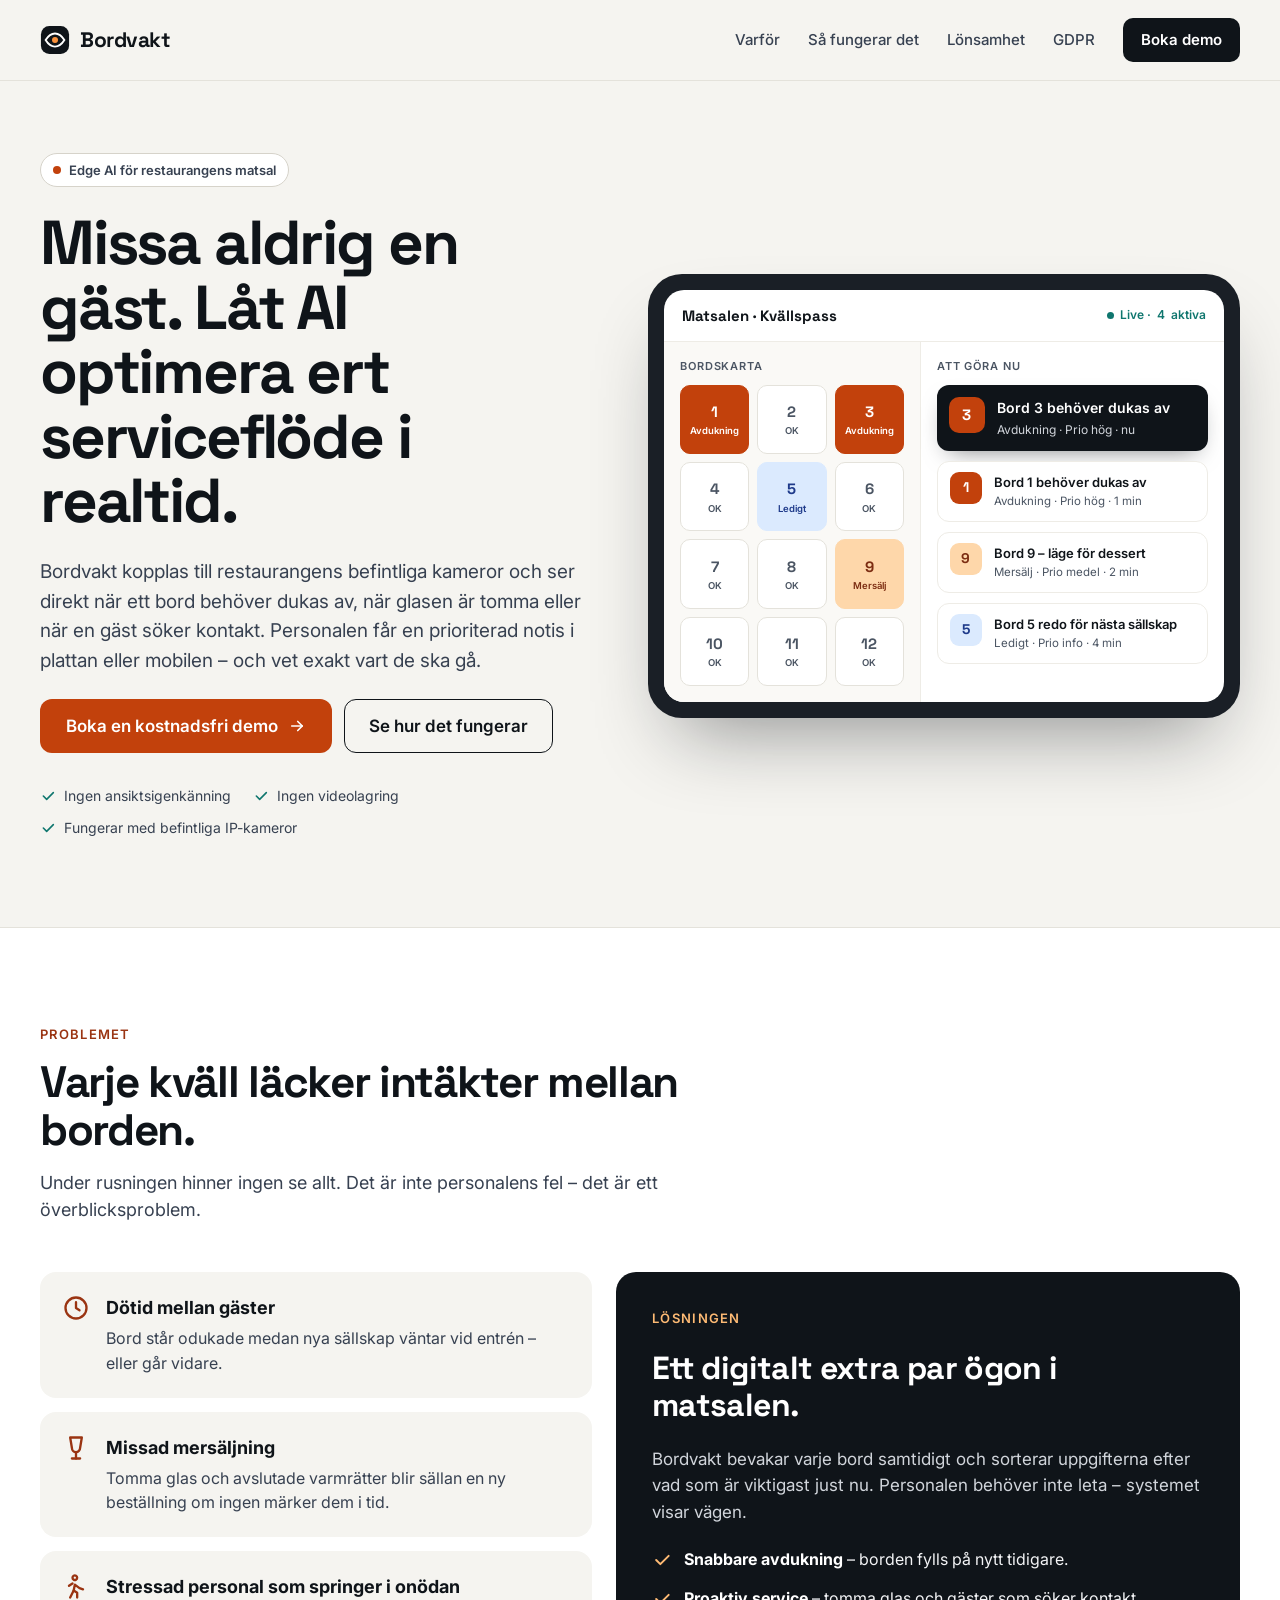
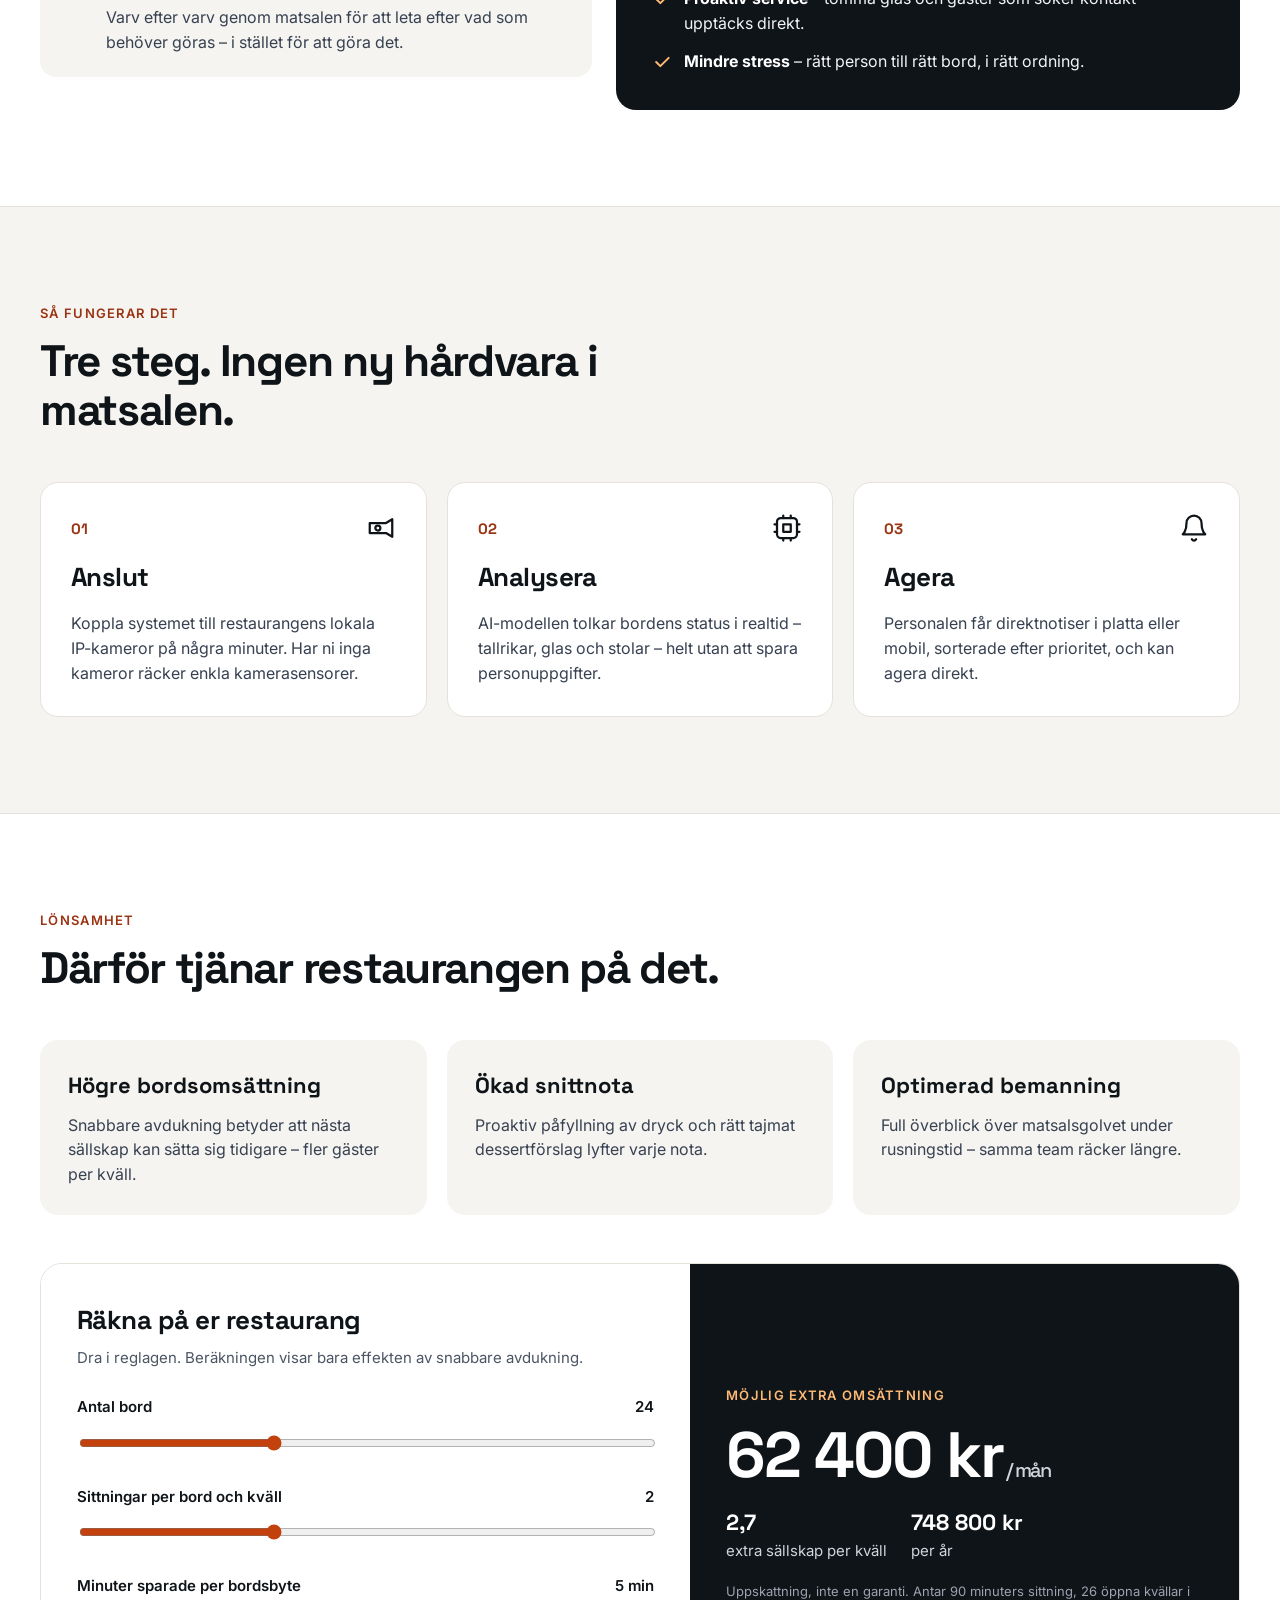
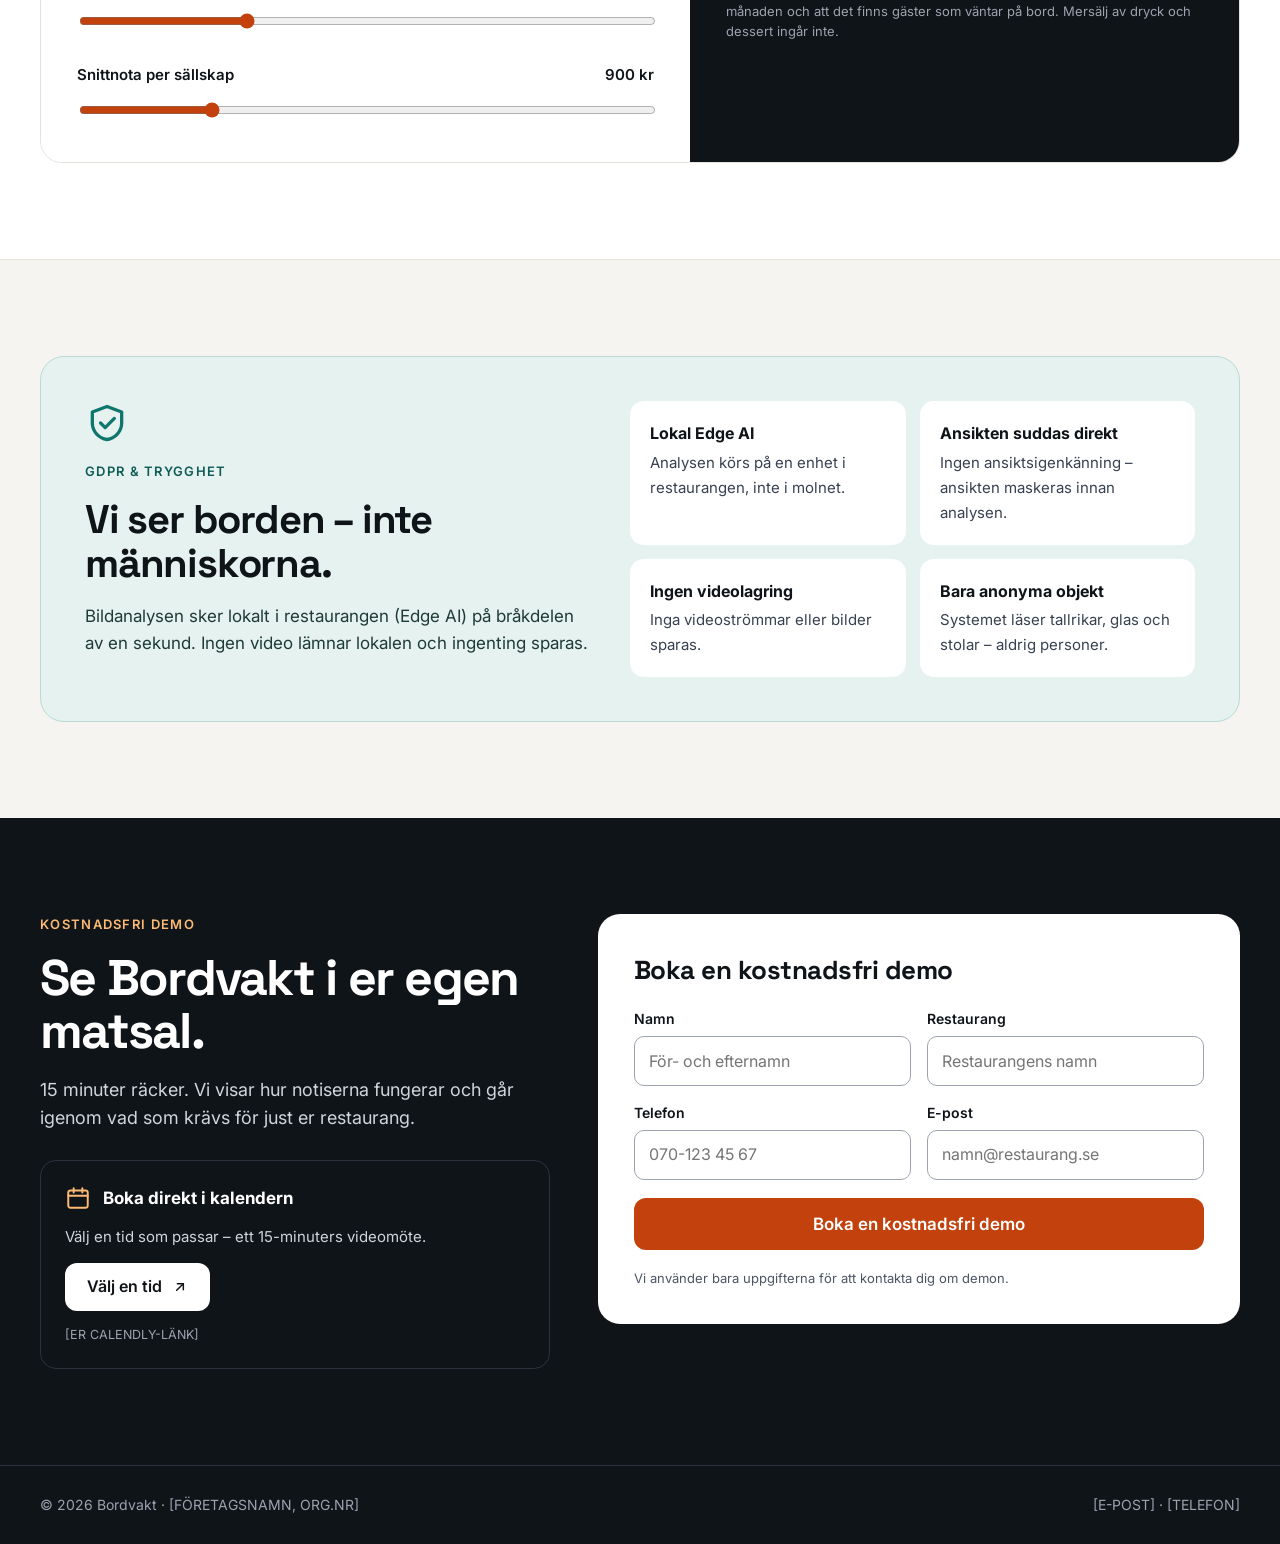
==== index.html @ 21436893 "Add files via upload" ====
<!doctype html>
<html lang="sv">
<head>
<meta charset="utf-8">
<meta name="viewport" content="width=device-width, initial-scale=1">
<title>Bordvakt – AI-driven servicestöd för restauranger</title>
<meta name="description" content="Bordvakt analyserar bordens status i realtid och skickar prioriterade notiser till personalen. Ingen ansiktsigenkänning, ingen videolagring.">

<link rel="preconnect" href="https://fonts.googleapis.com">
<link href="https://fonts.googleapis.com/css2?family=Inter:wght@400;500;600&amp;family=Space+Grotesk:wght@500;600;700&amp;display=swap" rel="stylesheet">
<link rel="stylesheet" href="styles.css">

</head>
<body>

<div style="font-family: Inter, system-ui, sans-serif; color: #0F1419; background: #F5F4F0; line-height: 1.55; font-size: 16px">

<!-- NAV -->
<header style="border-bottom: 1px solid #E4E2DB; background: #F5F4F0">
<div style="max-width: 1200px; margin: 0 auto; padding: 18px 24px; display: flex; flex-wrap: wrap; align-items: center; justify-content: space-between; gap: 16px">
<a href="#top" style="display: flex; align-items: center; gap: 10px; text-decoration: none; color: #0F1419">
<svg width="30" height="30" viewBox="0 0 32 32" fill="none" aria-hidden="true"><rect x="1" y="1" width="30" height="30" rx="9" fill="#0F1419"></rect><path d="M6 16c2.8-4.6 6.2-7 10-7s7.2 2.4 10 7c-2.8 4.6-6.2 7-10 7s-7.2-2.4-10-7z" stroke="#FFFFFF" stroke-width="2"></path><circle cx="16" cy="16" r="3.2" fill="#FB923C"></circle></svg>
<span style="font-family: 'Space Grotesk', sans-serif; font-weight: 700; font-size: 21px; letter-spacing: -0.02em">Bordvakt</span>
</a>
<nav aria-label="Huvudmeny" style="display: flex; flex-wrap: wrap; align-items: center; gap: 28px; font-size: 15px; font-weight: 500">
<a href="#problem" style="color: #374151; text-decoration: none">Varför</a>
<a href="#sa-fungerar" style="color: #374151; text-decoration: none">Så fungerar det</a>
<a href="#roi" style="color: #374151; text-decoration: none">Lönsamhet</a>
<a href="#gdpr" style="color: #374151; text-decoration: none">GDPR</a>
<a href="#kontakt" style="display: inline-flex; align-items: center; min-height: 44px; padding: 0 18px; border-radius: 10px; background: #0F1419; color: #FFFFFF; text-decoration: none; font-weight: 600">Boka demo</a>
</nav>
</div>
</header>

<!-- HERO -->
<section id="top" style="max-width: 1200px; margin: 0 auto; padding: 72px 24px 88px; display: flex; flex-wrap: wrap; align-items: center; gap: 56px">
<div style="flex: 1 1 440px; min-width: 0; display: flex; flex-direction: column; gap: 24px">
<div style="display: inline-flex; align-self: flex-start; align-items: center; gap: 8px; padding: 6px 12px; border: 1px solid #D6D3CA; border-radius: 999px; font-size: 13px; font-weight: 600; color: #374151; background: #FFFFFF">
<span class="live-dot" style="width: 8px; height: 8px; border-radius: 50%; background: #C2410C"></span>
Edge AI för restaurangens matsal
</div>
<h1 style="margin: 0; font-family: 'Space Grotesk', sans-serif; font-weight: 700; font-size: clamp(38px, 5vw, 62px); line-height: 1.04; letter-spacing: -0.035em">Missa aldrig en gäst. Låt AI optimera ert serviceflöde i realtid.</h1>
<p style="margin: 0; font-size: 19px; color: #374151; max-width: 34em">Bordvakt kopplas till restaurangens befintliga kameror och ser direkt när ett bord behöver dukas av, när glasen är tomma eller när en gäst söker kontakt. Personalen får en prioriterad notis i plattan eller mobilen – och vet exakt vart de ska gå.</p>
<div style="display: flex; flex-wrap: wrap; gap: 12px">
<a href="#kontakt" style="display: inline-flex; align-items: center; gap: 10px; min-height: 52px; padding: 0 26px; border-radius: 12px; background: #C2410C; color: #FFFFFF; text-decoration: none; font-weight: 600; font-size: 17px">Boka en kostnadsfri demo
<svg width="18" height="18" viewBox="0 0 24 24" fill="none" stroke="currentColor" stroke-width="2.2" stroke-linecap="round" stroke-linejoin="round" aria-hidden="true"><path d="M5 12h14"></path><path d="M13 6l6 6-6 6"></path></svg>
</a>
<a href="#sa-fungerar" style="display: inline-flex; align-items: center; min-height: 52px; padding: 0 24px; border-radius: 12px; border: 1.5px solid #0F1419; color: #0F1419; text-decoration: none; font-weight: 600; font-size: 17px">Se hur det fungerar</a>
</div>
<ul style="list-style: none; margin: 8px 0 0; padding: 0; display: flex; flex-wrap: wrap; gap: 10px 22px; font-size: 14px; color: #374151">
<li style="display: flex; align-items: center; gap: 8px"><svg width="16" height="16" viewBox="0 0 24 24" fill="none" stroke="#0F766E" stroke-width="2.4" stroke-linecap="round" stroke-linejoin="round" aria-hidden="true"><path d="M5 12l5 5L20 7"></path></svg>Ingen ansiktsigenkänning</li>
<li style="display: flex; align-items: center; gap: 8px"><svg width="16" height="16" viewBox="0 0 24 24" fill="none" stroke="#0F766E" stroke-width="2.4" stroke-linecap="round" stroke-linejoin="round" aria-hidden="true"><path d="M5 12l5 5L20 7"></path></svg>Ingen videolagring</li>
<li style="display: flex; align-items: center; gap: 8px"><svg width="16" height="16" viewBox="0 0 24 24" fill="none" stroke="#0F766E" stroke-width="2.4" stroke-linecap="round" stroke-linejoin="round" aria-hidden="true"><path d="M5 12l5 5L20 7"></path></svg>Fungerar med befintliga IP-kameror</li>
</ul>
</div>

<!-- iPad mockup -->
<div style="flex: 1 1 480px; min-width: 0; display: flex; justify-content: center">
<div role="img" aria-label="Personalens iPad-vy: bordskarta och prioriterade notiser, till exempel Bord 3 behöver dukas av" style="width: 100%; max-width: 580px; background: #1A1F26; border-radius: 34px; padding: 16px; box-shadow: 0 40px 80px -30px rgba(15,20,25,.45)">
<div style="background: #FFFFFF; border-radius: 20px; overflow: hidden; display: flex; flex-direction: column">
<div style="display: flex; align-items: center; justify-content: space-between; padding: 14px 18px; border-bottom: 1px solid #EEECE6">
<div style="display: flex; align-items: center; gap: 8px; font-family: 'Space Grotesk', sans-serif; font-weight: 700; font-size: 15px">Matsalen · Kvällspass</div>
<div style="display: flex; align-items: center; gap: 6px; font-size: 12px; font-weight: 600; color: #0F766E"><span class="live-dot" style="width: 7px; height: 7px; border-radius: 50%; background: #0F766E"></span>Live · <span id="openCount">4</span> aktiva</div>
</div>
<div style="display: flex; flex-wrap: wrap; gap: 0">
<!-- floor -->
<div style="flex: 1 1 200px; padding: 16px; background: #FAF9F6; border-right: 1px solid #EEECE6">
<div style="font-size: 11px; font-weight: 600; color: #4B5563; text-transform: uppercase; letter-spacing: .08em; margin-bottom: 10px">Bordskarta</div>
<div id="tables" style="display: grid; grid-template-columns: repeat(3, minmax(0, 1fr)); gap: 8px">
<!-- fylls av script -->
</div>
</div>
<!-- notifications -->
<div style="flex: 1.3 1 240px; padding: 16px; display: flex; flex-direction: column; gap: 10px; min-height: 300px">
<div style="font-size: 11px; font-weight: 600; color: #4B5563; text-transform: uppercase; letter-spacing: .08em">Att göra nu</div>
<div id="topNotif" class="nin-a" style="display: flex; gap: 12px; align-items: flex-start; padding: 12px; border-radius: 12px; background: #0F1419; color: #FFFFFF; box-shadow: 0 10px 24px -12px rgba(15,20,25,.6)">
<div id="topChip" style="flex: none; width: 36px; height: 36px; border-radius: 10px; display: flex; align-items: center; justify-content: center; font-family: 'Space Grotesk', sans-serif; font-weight: 700; font-size: 15px"></div>
<div style="display: flex; flex-direction: column; gap: 2px; min-width: 0">
<div id="topText" style="font-weight: 600; font-size: 14px"></div>
<div id="topMeta" style="font-size: 12px; color: #D1D5DB"></div>
</div>
</div>
<div id="rest" style="display:flex;flex-direction:column;gap:10px"></div>
</div>
</div>
</div>
</div>
</div>
</section>

<!-- PROBLEM vs LÖSNING -->
<section id="problem" style="background: #FFFFFF; border-top: 1px solid #E4E2DB; border-bottom: 1px solid #E4E2DB">
<div style="max-width: 1200px; margin: 0 auto; padding: 96px 24px; display: flex; flex-direction: column; gap: 48px">
<div style="max-width: 720px; display: flex; flex-direction: column; gap: 14px">
<div style="font-size: 13px; font-weight: 600; letter-spacing: .1em; text-transform: uppercase; color: #9A3412">Problemet</div>
<h2 style="margin: 0; font-family: 'Space Grotesk', sans-serif; font-size: clamp(30px, 3.6vw, 44px); line-height: 1.1; letter-spacing: -0.03em">Varje kväll läcker intäkter mellan borden.</h2>
<p style="margin: 0; font-size: 18px; color: #374151">Under rusningen hinner ingen se allt. Det är inte personalens fel – det är ett överblicksproblem.</p>
</div>
<div style="display: flex; flex-wrap: wrap; gap: 24px; align-items: stretch">
<div style="flex: 1 1 420px; display: flex; flex-direction: column; gap: 14px">
<div style="display: flex; gap: 16px; padding: 22px; border-radius: 16px; background: #F5F4F0">
<svg width="28" height="28" viewBox="0 0 24 24" fill="none" stroke="#9A3412" stroke-width="2" stroke-linecap="round" stroke-linejoin="round" aria-hidden="true" style="flex: none"><circle cx="12" cy="12" r="9"></circle><path d="M12 7v5l3 2"></path></svg>
<div><h3 style="margin: 0 0 4px; font-size: 18px">Dötid mellan gäster</h3><p style="margin: 0; color: #374151">Bord står odukade medan nya sällskap väntar vid entrén – eller går vidare.</p></div>
</div>
<div style="display: flex; gap: 16px; padding: 22px; border-radius: 16px; background: #F5F4F0">
<svg width="28" height="28" viewBox="0 0 24 24" fill="none" stroke="#9A3412" stroke-width="2" stroke-linecap="round" stroke-linejoin="round" aria-hidden="true" style="flex: none"><path d="M7 3h10l-1.5 9a3.5 3.5 0 0 1-7 0z"></path><path d="M12 15.5V21"></path><path d="M8.5 21h7"></path></svg>
<div><h3 style="margin: 0 0 4px; font-size: 18px">Missad mersäljning</h3><p style="margin: 0; color: #374151">Tomma glas och avslutade varmrätter blir sällan en ny beställning om ingen märker dem i tid.</p></div>
</div>
<div style="display: flex; gap: 16px; padding: 22px; border-radius: 16px; background: #F5F4F0">
<svg width="28" height="28" viewBox="0 0 24 24" fill="none" stroke="#9A3412" stroke-width="2" stroke-linecap="round" stroke-linejoin="round" aria-hidden="true" style="flex: none"><path d="M13 4a2 2 0 1 0 0 .01"></path><path d="M7 21l3-6 3 2v4"></path><path d="M10 15l1-5 4 3 3 1"></path><path d="M6 11l3-2"></path></svg>
<div><h3 style="margin: 0 0 4px; font-size: 18px">Stressad personal som springer i onödan</h3><p style="margin: 0; color: #374151">Varv efter varv genom matsalen för att leta efter vad som behöver göras – i stället för att göra det.</p></div>
</div>
</div>
<div style="flex: 1 1 420px; display: flex; flex-direction: column; gap: 22px; padding: 36px; border-radius: 20px; background: #0F1419; color: #F3F4F6">
<div style="font-size: 13px; font-weight: 600; letter-spacing: .1em; text-transform: uppercase; color: #FDBA74">Lösningen</div>
<h3 style="margin: 0; font-family: 'Space Grotesk', sans-serif; font-size: 32px; line-height: 1.15; letter-spacing: -0.02em; color: #FFFFFF">Ett digitalt extra par ögon i matsalen.</h3>
<p style="margin: 0; color: #D1D5DB; font-size: 17px">Bordvakt bevakar varje bord samtidigt och sorterar uppgifterna efter vad som är viktigast just nu. Personalen behöver inte leta – systemet visar vägen.</p>
<ul style="list-style: none; margin: 0; padding: 0; display: flex; flex-direction: column; gap: 14px">
<li style="display: flex; gap: 12px"><svg width="20" height="20" viewBox="0 0 24 24" fill="none" stroke="#FDBA74" stroke-width="2.4" stroke-linecap="round" stroke-linejoin="round" aria-hidden="true" style="flex: none; margin-top: 3px"><path d="M5 12l5 5L20 7"></path></svg><span><strong style="color: #FFFFFF">Snabbare avdukning</strong> – borden fylls på nytt tidigare.</span></li>
<li style="display: flex; gap: 12px"><svg width="20" height="20" viewBox="0 0 24 24" fill="none" stroke="#FDBA74" stroke-width="2.4" stroke-linecap="round" stroke-linejoin="round" aria-hidden="true" style="flex: none; margin-top: 3px"><path d="M5 12l5 5L20 7"></path></svg><span><strong style="color: #FFFFFF">Proaktiv service</strong> – tomma glas och gäster som söker kontakt upptäcks direkt.</span></li>
<li style="display: flex; gap: 12px"><svg width="20" height="20" viewBox="0 0 24 24" fill="none" stroke="#FDBA74" stroke-width="2.4" stroke-linecap="round" stroke-linejoin="round" aria-hidden="true" style="flex: none; margin-top: 3px"><path d="M5 12l5 5L20 7"></path></svg><span><strong style="color: #FFFFFF">Mindre stress</strong> – rätt person till rätt bord, i rätt ordning.</span></li>
</ul>
</div>
</div>
</div>
</section>

<!-- SÅ FUNGERAR DET -->
<section id="sa-fungerar" style="max-width: 1200px; margin: 0 auto; padding: 96px 24px; display: flex; flex-direction: column; gap: 48px">
<div style="max-width: 720px; display: flex; flex-direction: column; gap: 14px">
<div style="font-size: 13px; font-weight: 600; letter-spacing: .1em; text-transform: uppercase; color: #9A3412">Så fungerar det</div>
<h2 style="margin: 0; font-family: 'Space Grotesk', sans-serif; font-size: clamp(30px, 3.6vw, 44px); line-height: 1.1; letter-spacing: -0.03em">Tre steg. Ingen ny hårdvara i matsalen.</h2>
</div>
<div style="display: grid; grid-template-columns: repeat(auto-fit, minmax(260px, 1fr)); gap: 20px">
<div style="display: flex; flex-direction: column; gap: 14px; padding: 30px; border-radius: 18px; background: #FFFFFF; border: 1px solid #E4E2DB">
<div style="display: flex; align-items: center; justify-content: space-between"><span style="font-family: 'Space Grotesk', sans-serif; font-weight: 700; font-size: 15px; color: #9A3412">01</span>
<svg width="30" height="30" viewBox="0 0 24 24" fill="none" stroke="#0F1419" stroke-width="1.8" stroke-linecap="round" stroke-linejoin="round" aria-hidden="true"><path d="M3 8h13l5-3v14l-5-3H3z"></path><circle cx="9.5" cy="12" r="2"></circle></svg></div>
<h3 style="margin: 0; font-family: 'Space Grotesk', sans-serif; font-size: 26px; letter-spacing: -0.02em">Anslut</h3>
<p style="margin: 0; color: #374151">Koppla systemet till restaurangens lokala IP-kameror på några minuter. Har ni inga kameror räcker enkla kamerasensorer.</p>
</div>
<div style="display: flex; flex-direction: column; gap: 14px; padding: 30px; border-radius: 18px; background: #FFFFFF; border: 1px solid #E4E2DB">
<div style="display: flex; align-items: center; justify-content: space-between"><span style="font-family: 'Space Grotesk', sans-serif; font-weight: 700; font-size: 15px; color: #9A3412">02</span>
<svg width="30" height="30" viewBox="0 0 24 24" fill="none" stroke="#0F1419" stroke-width="1.8" stroke-linecap="round" stroke-linejoin="round" aria-hidden="true"><rect x="4" y="4" width="16" height="16" rx="3"></rect><path d="M9 9h6v6H9z"></path><path d="M9 2v2M15 2v2M9 20v2M15 20v2M2 9h2M2 15h2M20 9h2M20 15h2"></path></svg></div>
<h3 style="margin: 0; font-family: 'Space Grotesk', sans-serif; font-size: 26px; letter-spacing: -0.02em">Analysera</h3>
<p style="margin: 0; color: #374151">AI-modellen tolkar bordens status i realtid – tallrikar, glas och stolar – helt utan att spara personuppgifter.</p>
</div>
<div style="display: flex; flex-direction: column; gap: 14px; padding: 30px; border-radius: 18px; background: #FFFFFF; border: 1px solid #E4E2DB">
<div style="display: flex; align-items: center; justify-content: space-between"><span style="font-family: 'Space Grotesk', sans-serif; font-weight: 700; font-size: 15px; color: #9A3412">03</span>
<svg width="30" height="30" viewBox="0 0 24 24" fill="none" stroke="#0F1419" stroke-width="1.8" stroke-linecap="round" stroke-linejoin="round" aria-hidden="true"><path d="M6 8a6 6 0 1 1 12 0c0 7 3 9 3 9H3s3-2 3-9"></path><path d="M10.3 21a1.94 1.94 0 0 0 3.4 0"></path></svg></div>
<h3 style="margin: 0; font-family: 'Space Grotesk', sans-serif; font-size: 26px; letter-spacing: -0.02em">Agera</h3>
<p style="margin: 0; color: #374151">Personalen får direktnotiser i platta eller mobil, sorterade efter prioritet, och kan agera direkt.</p>
</div>
</div>
</section>

<!-- ROI -->
<section id="roi" style="background: #FFFFFF; border-top: 1px solid #E4E2DB; border-bottom: 1px solid #E4E2DB">
<div style="max-width: 1200px; margin: 0 auto; padding: 96px 24px; display: flex; flex-direction: column; gap: 48px">
<div style="max-width: 720px; display: flex; flex-direction: column; gap: 14px">
<div style="font-size: 13px; font-weight: 600; letter-spacing: .1em; text-transform: uppercase; color: #9A3412">Lönsamhet</div>
<h2 style="margin: 0; font-family: 'Space Grotesk', sans-serif; font-size: clamp(30px, 3.6vw, 44px); line-height: 1.1; letter-spacing: -0.03em">Därför tjänar restaurangen på det.</h2>
</div>
<div style="display: grid; grid-template-columns: repeat(auto-fit, minmax(260px, 1fr)); gap: 20px">
<div style="padding: 28px; border-radius: 18px; background: #F5F4F0; display: flex; flex-direction: column; gap: 10px">
<h3 style="margin: 0; font-family: 'Space Grotesk', sans-serif; font-size: 22px">Högre bordsomsättning</h3>
<p style="margin: 0; color: #374151">Snabbare avdukning betyder att nästa sällskap kan sätta sig tidigare – fler gäster per kväll.</p>
</div>
<div style="padding: 28px; border-radius: 18px; background: #F5F4F0; display: flex; flex-direction: column; gap: 10px">
<h3 style="margin: 0; font-family: 'Space Grotesk', sans-serif; font-size: 22px">Ökad snittnota</h3>
<p style="margin: 0; color: #374151">Proaktiv påfyllning av dryck och rätt tajmat dessertförslag lyfter varje nota.</p>
</div>
<div style="padding: 28px; border-radius: 18px; background: #F5F4F0; display: flex; flex-direction: column; gap: 10px">
<h3 style="margin: 0; font-family: 'Space Grotesk', sans-serif; font-size: 22px">Optimerad bemanning</h3>
<p style="margin: 0; color: #374151">Full överblick över matsalsgolvet under rusningstid – samma team räcker längre.</p>
</div>
</div>

<!-- calculator -->
<div style="display: flex; flex-wrap: wrap; gap: 0; border-radius: 22px; overflow: hidden; border: 1px solid #E4E2DB">
<form onsubmit="return false" style="flex: 1 1 460px; padding: 36px; display: flex; flex-direction: column; gap: 26px; background: #FFFFFF">
<div>
<h3 style="margin: 0 0 6px; font-family: 'Space Grotesk', sans-serif; font-size: 26px; letter-spacing: -0.02em">Räkna på er restaurang</h3>
<p style="margin: 0; color: #4B5563; font-size: 15px">Dra i reglagen. Beräkningen visar bara effekten av snabbare avdukning.</p>
</div>
<div style="display: flex; flex-direction: column; gap: 8px">
<div style="display: flex; justify-content: space-between; font-size: 15px"><label for="r-bord" style="font-weight: 600">Antal bord</label><span id="v-bord" style="font-weight: 600">24</span></div>
<input id="r-bord" type="range" min="6" max="60" step="1" value="24" data-k="bord" style="width: 100%; min-height: 28px">
</div>
<div style="display: flex; flex-direction: column; gap: 8px">
<div style="display: flex; justify-content: space-between; font-size: 15px"><label for="r-sitt" style="font-weight: 600">Sittningar per bord och kväll</label><span id="v-sitt" style="font-weight: 600">2</span></div>
<input id="r-sitt" type="range" min="1" max="4" step="1" value="2" data-k="sitt" style="width: 100%; min-height: 28px">
</div>
<div style="display: flex; flex-direction: column; gap: 8px">
<div style="display: flex; justify-content: space-between; font-size: 15px"><label for="r-spar" style="font-weight: 600">Minuter sparade per bordsbyte</label><span style="font-weight: 600"><span id="v-spar">5</span> min</span></div>
<input id="r-spar" type="range" min="1" max="15" step="1" value="5" data-k="spar" style="width: 100%; min-height: 28px">
</div>
<div style="display: flex; flex-direction: column; gap: 8px">
<div style="display: flex; justify-content: space-between; font-size: 15px"><label for="r-nota" style="font-weight: 600">Snittnota per sällskap</label><span style="font-weight: 600"><span id="v-nota">900</span> kr</span></div>
<input id="r-nota" type="range" min="300" max="3000" step="50" value="900" data-k="nota" style="width: 100%; min-height: 28px">
</div>
</form>
<div style="flex: 1 1 360px; padding: 36px; background: #0F1419; color: #F3F4F6; display: flex; flex-direction: column; justify-content: center; gap: 18px">
<div style="font-size: 13px; font-weight: 600; letter-spacing: .1em; text-transform: uppercase; color: #FDBA74">Möjlig extra omsättning</div>
<div style="font-family: 'Space Grotesk', sans-serif; font-weight: 700; font-size: clamp(44px, 5vw, 64px); line-height: 1; letter-spacing: -0.03em; color: #FFFFFF" aria-live="polite"><span id="v-month"></span> kr<span style="font-size: 20px; font-weight: 500; color: #D1D5DB"> / mån</span></div>
<div style="display: flex; flex-wrap: wrap; gap: 24px; font-size: 15px; color: #D1D5DB">
<div><div style="font-size: 22px; font-weight: 700; color: #FFFFFF; font-family: 'Space Grotesk', sans-serif"><span id="v-extra"></span></div>extra sällskap per kväll</div>
<div><div style="font-size: 22px; font-weight: 700; color: #FFFFFF; font-family: 'Space Grotesk', sans-serif"><span id="v-year"></span> kr</div>per år</div>
</div>
<p style="margin: 0; font-size: 13px; color: #9CA3AF">Uppskattning, inte en garanti. Antar 90 minuters sittning, 26 öppna kvällar i månaden och att det finns gäster som väntar på bord. Mersälj av dryck och dessert ingår inte.</p>
</div>
</div>
</div>
</section>

<!-- GDPR -->
<section id="gdpr" style="max-width: 1200px; margin: 0 auto; padding: 96px 24px">
<div style="display: flex; flex-wrap: wrap; gap: 40px; padding: 44px; border-radius: 24px; background: #E6F2F0; border: 1px solid #B9DAD4">
<div style="flex: 1 1 360px; display: flex; flex-direction: column; gap: 16px">
<svg width="44" height="44" viewBox="0 0 24 24" fill="none" stroke="#0F766E" stroke-width="1.8" stroke-linecap="round" stroke-linejoin="round" aria-hidden="true"><path d="M12 3l8 3v6c0 4.5-3.4 8.3-8 9-4.6-.7-8-4.5-8-9V6z"></path><path d="M8.5 12l2.5 2.5L16 9.5"></path></svg>
<div style="font-size: 13px; font-weight: 600; letter-spacing: .1em; text-transform: uppercase; color: #0F5C55">GDPR &amp; trygghet</div>
<h2 style="margin: 0; font-family: 'Space Grotesk', sans-serif; font-size: clamp(28px, 3.2vw, 40px); line-height: 1.12; letter-spacing: -0.03em">Vi ser borden – inte människorna.</h2>
<p style="margin: 0; font-size: 17px; color: #1F3B38">Bildanalysen sker lokalt i restaurangen (Edge AI) på bråkdelen av en sekund. Ingen video lämnar lokalen och ingenting sparas.</p>
</div>
<ul style="flex: 1 1 420px; list-style: none; margin: 0; padding: 0; display: grid; grid-template-columns: repeat(auto-fit, minmax(220px, 1fr)); gap: 14px">
<li style="padding: 20px; border-radius: 14px; background: #FFFFFF"><strong style="display: block; margin-bottom: 4px">Lokal Edge AI</strong><span style="color: #374151; font-size: 15px">Analysen körs på en enhet i restaurangen, inte i molnet.</span></li>
<li style="padding: 20px; border-radius: 14px; background: #FFFFFF"><strong style="display: block; margin-bottom: 4px">Ansikten suddas direkt</strong><span style="color: #374151; font-size: 15px">Ingen ansiktsigenkänning – ansikten maskeras innan analysen.</span></li>
<li style="padding: 20px; border-radius: 14px; background: #FFFFFF"><strong style="display: block; margin-bottom: 4px">Ingen videolagring</strong><span style="color: #374151; font-size: 15px">Inga videoströmmar eller bilder sparas.</span></li>
<li style="padding: 20px; border-radius: 14px; background: #FFFFFF"><strong style="display: block; margin-bottom: 4px">Bara anonyma objekt</strong><span style="color: #374151; font-size: 15px">Systemet läser tallrikar, glas och stolar – aldrig personer.</span></li>
</ul>
</div>
</section>

<!-- KONTAKT -->
<section id="kontakt" style="background: #0F1419; color: #F3F4F6">
<div style="max-width: 1200px; margin: 0 auto; padding: 96px 24px; display: flex; flex-wrap: wrap; gap: 48px; align-items: flex-start">
<div style="flex: 1 1 380px; display: flex; flex-direction: column; gap: 18px">
<div style="font-size: 13px; font-weight: 600; letter-spacing: .1em; text-transform: uppercase; color: #FDBA74">Kostnadsfri demo</div>
<h2 style="margin: 0; font-family: 'Space Grotesk', sans-serif; font-size: clamp(32px, 4vw, 50px); line-height: 1.06; letter-spacing: -0.035em; color: #FFFFFF">Se Bordvakt i er egen matsal.</h2>
<p style="margin: 0; font-size: 18px; color: #D1D5DB">15 minuter räcker. Vi visar hur notiserna fungerar och går igenom vad som krävs för just er restaurang.</p>
<div style="margin-top: 10px; padding: 24px; border-radius: 16px; border: 1px solid #2B323C; display: flex; flex-direction: column; gap: 14px">
<div style="display: flex; align-items: center; gap: 12px">
<svg width="26" height="26" viewBox="0 0 24 24" fill="none" stroke="#FDBA74" stroke-width="1.8" stroke-linecap="round" stroke-linejoin="round" aria-hidden="true"><rect x="3" y="5" width="18" height="16" rx="2"></rect><path d="M3 10h18M8 3v4M16 3v4"></path></svg>
<strong style="font-size: 17px; color: #FFFFFF">Boka direkt i kalendern</strong>
</div>
<p style="margin: 0; color: #D1D5DB; font-size: 15px">Välj en tid som passar – ett 15-minuters videomöte.</p>
<a href="https://calendly.com/" style="display: inline-flex; align-self: flex-start; align-items: center; gap: 10px; min-height: 48px; padding: 0 22px; border-radius: 12px; background: #FFFFFF; color: #0F1419; text-decoration: none; font-weight: 600">Välj en tid
<svg width="16" height="16" viewBox="0 0 24 24" fill="none" stroke="currentColor" stroke-width="2.2" stroke-linecap="round" stroke-linejoin="round" aria-hidden="true"><path d="M7 17L17 7"></path><path d="M8 7h9v9"></path></svg>
</a>
<span style="font-size: 12.5px; color: #9CA3AF">[ER CALENDLY-LÄNK]</span>
</div>
</div>

<div style="flex: 1 1 440px; min-width: 0; padding: 36px; border-radius: 22px; background: #FFFFFF; color: #0F1419">
<div id="sentBox" hidden>
<div style="display: flex; flex-direction: column; gap: 14px; padding: 24px 0; align-items: flex-start" aria-live="polite">
<svg width="44" height="44" viewBox="0 0 24 24" fill="none" stroke="#0F766E" stroke-width="2" stroke-linecap="round" stroke-linejoin="round" aria-hidden="true"><circle cx="12" cy="12" r="9"></circle><path d="M8 12.5l2.7 2.7L16.5 9.5"></path></svg>
<h3 style="margin: 0; font-family: 'Space Grotesk', sans-serif; font-size: 28px">Tack! Vi hör av oss inom en arbetsdag.</h3>
<p style="margin: 0; color: #374151">Vill du gå snabbare fram? Boka en tid direkt i kalendern.</p>
<button type="button" id="resetBtn" style="min-height: 44px; padding: 0 18px; border-radius: 10px; border: 1.5px solid #0F1419; background: #FFFFFF; font: inherit; font-weight: 600; cursor: pointer">Skicka en ny förfrågan</button>
</div>
</div>
<div id="formBox">
<form id="demoForm" style="display: flex; flex-direction: column; gap: 18px">
<h3 style="margin: 0; font-family: 'Space Grotesk', sans-serif; font-size: 26px; letter-spacing: -0.02em">Boka en kostnadsfri demo</h3>
<div style="display: grid; grid-template-columns: repeat(auto-fit, minmax(200px, 1fr)); gap: 16px">
<div style="display: flex; flex-direction: column; gap: 6px"><label for="f-namn" style="font-size: 14px; font-weight: 600">Namn</label><input id="f-namn" name="namn" type="text" required autocomplete="name" placeholder="För- och efternamn" style="min-height: 48px; padding: 0 14px; border-radius: 10px; border: 1.5px solid #9CA3AF; font: inherit; font-size: 16px; background: #FFFFFF; color: #0F1419"></div>
<div style="display: flex; flex-direction: column; gap: 6px"><label for="f-rest" style="font-size: 14px; font-weight: 600">Restaurang</label><input id="f-rest" name="restaurang" type="text" required autocomplete="organization" placeholder="Restaurangens namn" style="min-height: 48px; padding: 0 14px; border-radius: 10px; border: 1.5px solid #9CA3AF; font: inherit; font-size: 16px; background: #FFFFFF; color: #0F1419"></div>
<div style="display: flex; flex-direction: column; gap: 6px"><label for="f-tel" style="font-size: 14px; font-weight: 600">Telefon</label><input id="f-tel" name="telefon" type="tel" required autocomplete="tel" placeholder="070-123 45 67" style="min-height: 48px; padding: 0 14px; border-radius: 10px; border: 1.5px solid #9CA3AF; font: inherit; font-size: 16px; background: #FFFFFF; color: #0F1419"></div>
<div style="display: flex; flex-direction: column; gap: 6px"><label for="f-mail" style="font-size: 14px; font-weight: 600">E-post</label><input id="f-mail" name="epost" type="email" required autocomplete="email" placeholder="namn@restaurang.se" style="min-height: 48px; padding: 0 14px; border-radius: 10px; border: 1.5px solid #9CA3AF; font: inherit; font-size: 16px; background: #FFFFFF; color: #0F1419"></div>
</div>
<button type="submit" style="min-height: 52px; border: none; border-radius: 12px; background: #C2410C; color: #FFFFFF; font: inherit; font-size: 17px; font-weight: 600; cursor: pointer">Boka en kostnadsfri demo</button>
<p style="margin: 0; font-size: 13px; color: #4B5563">Vi använder bara uppgifterna för att kontakta dig om demon.</p>
</form>
</div>
</div>
</div>
</section>

<footer style="background: #0F1419; color: #9CA3AF; border-top: 1px solid #2B323C">
<div style="max-width: 1200px; margin: 0 auto; padding: 28px 24px; display: flex; flex-wrap: wrap; justify-content: space-between; gap: 12px; font-size: 14px">
<span>© 2026 Bordvakt · [FÖRETAGSNAMN, ORG.NR]</span>
<span>[E-POST] · [TELEFON]</span>
</div>
</footer>
</div>

<script src="script.js"></script>
</body>
</html>
---- styles.css ----
body{margin:0}
a{color:#C2410C}
a:hover{color:#9A3412}
html{scroll-behavior:smooth}
@keyframes ninA{from{opacity:0;transform:translateY(-14px) scale(.98)}
to{opacity:1;transform:none}
}
@keyframes ninB{from{opacity:0;transform:translateY(-14px) scale(.98)}
to{opacity:1;transform:none}
}
@keyframes pulse{0%,100%{opacity:1}
50%{opacity:.35}
}
.nin-a{animation:ninA .5s cubic-bezier(.2,.8,.2,1)}
.nin-b{animation:ninB .5s cubic-bezier(.2,.8,.2,1)}
.live-dot{animation:pulse 1.6s ease-in-out infinite}
input[type=range]{accent-color:#C2410C}
input:focus-visible,button:focus-visible,a:focus-visible{outline:3px solid #2563EB;outline-offset:2px}
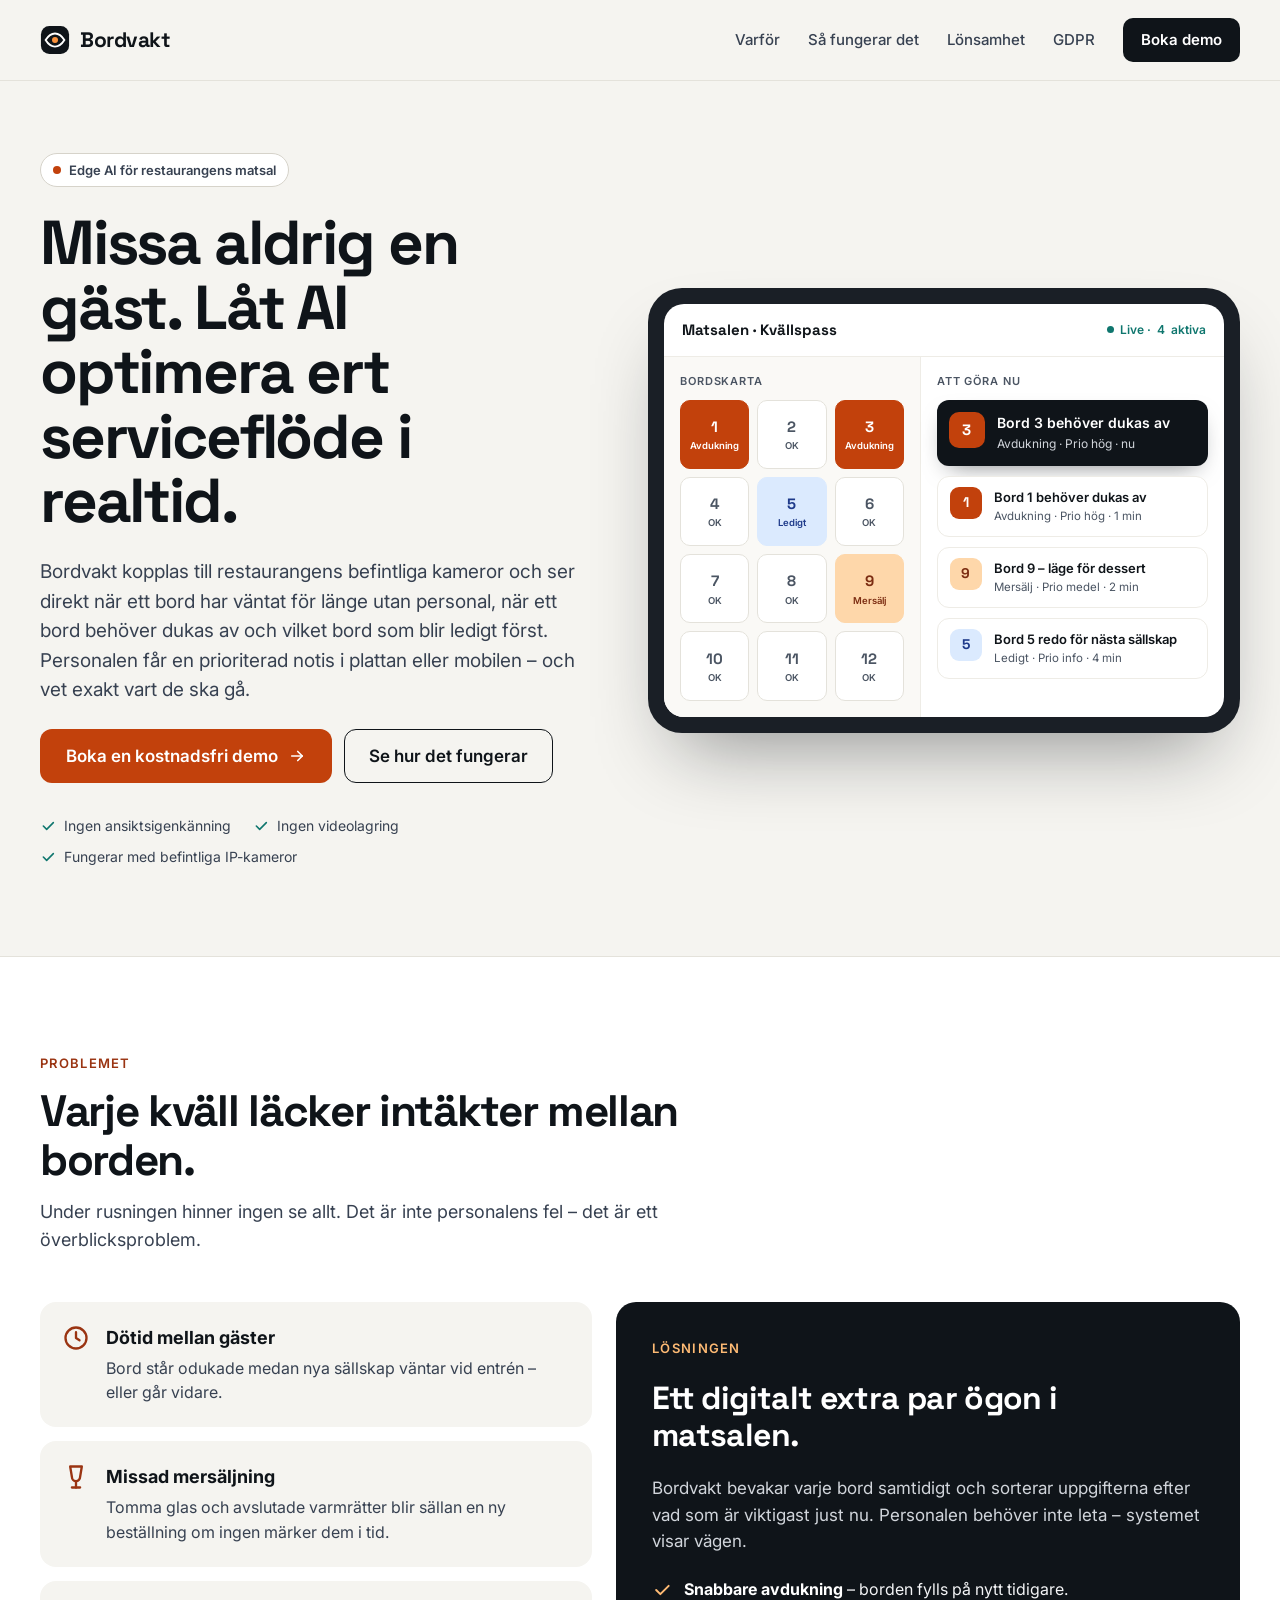
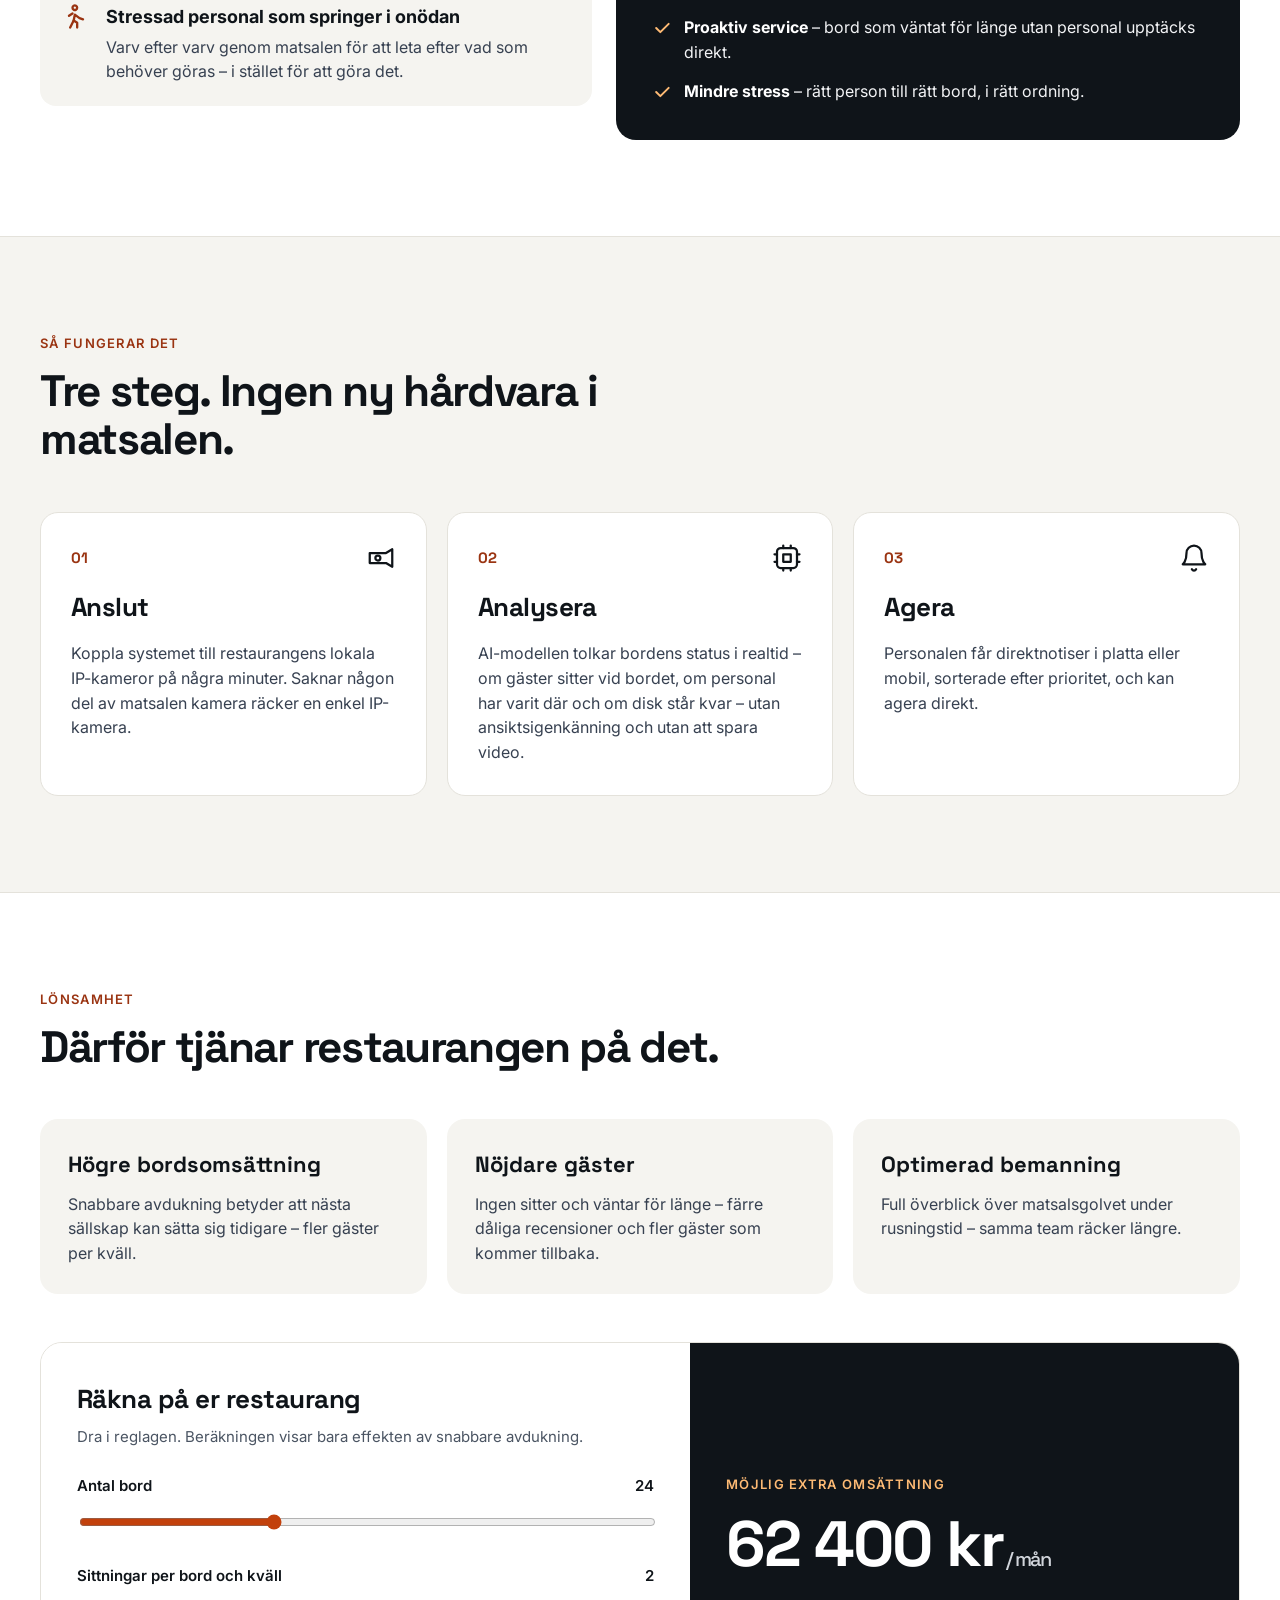
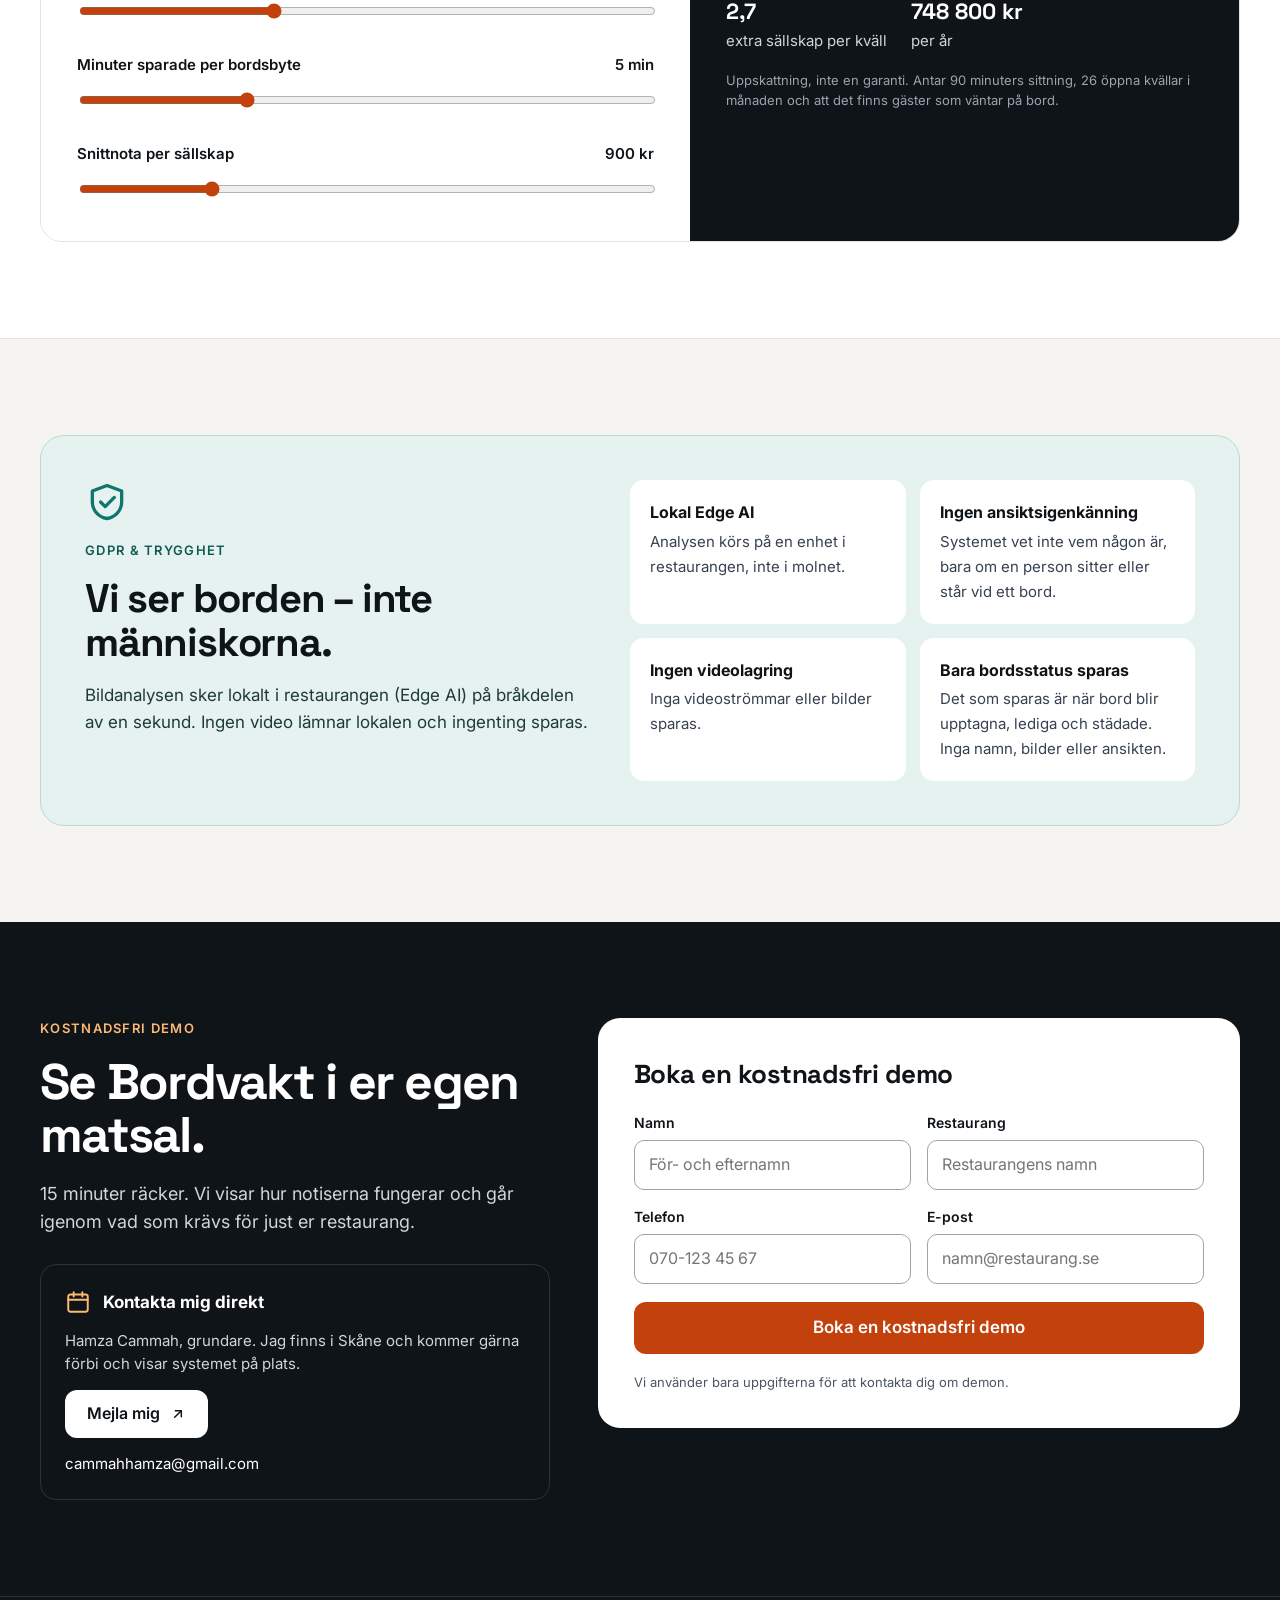
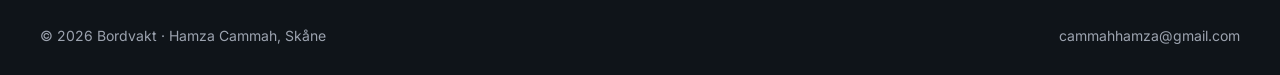
==== commit e4c85069: "Add files via upload" ====
--- a/index.html
+++ b/index.html
@@ -40,7 +40,7 @@
 Edge AI för restaurangens matsal
 </div>
 <h1 style="margin: 0; font-family: 'Space Grotesk', sans-serif; font-weight: 700; font-size: clamp(38px, 5vw, 62px); line-height: 1.04; letter-spacing: -0.035em">Missa aldrig en gäst. Låt AI optimera ert serviceflöde i realtid.</h1>
-<p style="margin: 0; font-size: 19px; color: #374151; max-width: 34em">Bordvakt kopplas till restaurangens befintliga kameror och ser direkt när ett bord behöver dukas av, när glasen är tomma eller när en gäst söker kontakt. Personalen får en prioriterad notis i plattan eller mobilen – och vet exakt vart de ska gå.</p>
+<p style="margin: 0; font-size: 19px; color: #374151; max-width: 34em">Bordvakt kopplas till restaurangens befintliga kameror och ser direkt när ett bord har väntat för länge utan personal, när ett bord behöver dukas av och vilket bord som blir ledigt först. Personalen får en prioriterad notis i plattan eller mobilen – och vet exakt vart de ska gå.</p>
 <div style="display: flex; flex-wrap: wrap; gap: 12px">
 <a href="#kontakt" style="display: inline-flex; align-items: center; gap: 10px; min-height: 52px; padding: 0 26px; border-radius: 12px; background: #C2410C; color: #FFFFFF; text-decoration: none; font-weight: 600; font-size: 17px">Boka en kostnadsfri demo
 <svg width="18" height="18" viewBox="0 0 24 24" fill="none" stroke="currentColor" stroke-width="2.2" stroke-linecap="round" stroke-linejoin="round" aria-hidden="true"><path d="M5 12h14"></path><path d="M13 6l6 6-6 6"></path></svg>
@@ -117,7 +117,7 @@
 <p style="margin: 0; color: #D1D5DB; font-size: 17px">Bordvakt bevakar varje bord samtidigt och sorterar uppgifterna efter vad som är viktigast just nu. Personalen behöver inte leta – systemet visar vägen.</p>
 <ul style="list-style: none; margin: 0; padding: 0; display: flex; flex-direction: column; gap: 14px">
 <li style="display: flex; gap: 12px"><svg width="20" height="20" viewBox="0 0 24 24" fill="none" stroke="#FDBA74" stroke-width="2.4" stroke-linecap="round" stroke-linejoin="round" aria-hidden="true" style="flex: none; margin-top: 3px"><path d="M5 12l5 5L20 7"></path></svg><span><strong style="color: #FFFFFF">Snabbare avdukning</strong> – borden fylls på nytt tidigare.</span></li>
-<li style="display: flex; gap: 12px"><svg width="20" height="20" viewBox="0 0 24 24" fill="none" stroke="#FDBA74" stroke-width="2.4" stroke-linecap="round" stroke-linejoin="round" aria-hidden="true" style="flex: none; margin-top: 3px"><path d="M5 12l5 5L20 7"></path></svg><span><strong style="color: #FFFFFF">Proaktiv service</strong> – tomma glas och gäster som söker kontakt upptäcks direkt.</span></li>
+<li style="display: flex; gap: 12px"><svg width="20" height="20" viewBox="0 0 24 24" fill="none" stroke="#FDBA74" stroke-width="2.4" stroke-linecap="round" stroke-linejoin="round" aria-hidden="true" style="flex: none; margin-top: 3px"><path d="M5 12l5 5L20 7"></path></svg><span><strong style="color: #FFFFFF">Proaktiv service</strong> – bord som väntat för länge utan personal upptäcks direkt.</span></li>
 <li style="display: flex; gap: 12px"><svg width="20" height="20" viewBox="0 0 24 24" fill="none" stroke="#FDBA74" stroke-width="2.4" stroke-linecap="round" stroke-linejoin="round" aria-hidden="true" style="flex: none; margin-top: 3px"><path d="M5 12l5 5L20 7"></path></svg><span><strong style="color: #FFFFFF">Mindre stress</strong> – rätt person till rätt bord, i rätt ordning.</span></li>
 </ul>
 </div>
@@ -136,13 +136,13 @@
 <div style="display: flex; align-items: center; justify-content: space-between"><span style="font-family: 'Space Grotesk', sans-serif; font-weight: 700; font-size: 15px; color: #9A3412">01</span>
 <svg width="30" height="30" viewBox="0 0 24 24" fill="none" stroke="#0F1419" stroke-width="1.8" stroke-linecap="round" stroke-linejoin="round" aria-hidden="true"><path d="M3 8h13l5-3v14l-5-3H3z"></path><circle cx="9.5" cy="12" r="2"></circle></svg></div>
 <h3 style="margin: 0; font-family: 'Space Grotesk', sans-serif; font-size: 26px; letter-spacing: -0.02em">Anslut</h3>
-<p style="margin: 0; color: #374151">Koppla systemet till restaurangens lokala IP-kameror på några minuter. Har ni inga kameror räcker enkla kamerasensorer.</p>
+<p style="margin: 0; color: #374151">Koppla systemet till restaurangens lokala IP-kameror på några minuter. Saknar någon del av matsalen kamera räcker en enkel IP-kamera.</p>
 </div>
 <div style="display: flex; flex-direction: column; gap: 14px; padding: 30px; border-radius: 18px; background: #FFFFFF; border: 1px solid #E4E2DB">
 <div style="display: flex; align-items: center; justify-content: space-between"><span style="font-family: 'Space Grotesk', sans-serif; font-weight: 700; font-size: 15px; color: #9A3412">02</span>
 <svg width="30" height="30" viewBox="0 0 24 24" fill="none" stroke="#0F1419" stroke-width="1.8" stroke-linecap="round" stroke-linejoin="round" aria-hidden="true"><rect x="4" y="4" width="16" height="16" rx="3"></rect><path d="M9 9h6v6H9z"></path><path d="M9 2v2M15 2v2M9 20v2M15 20v2M2 9h2M2 15h2M20 9h2M20 15h2"></path></svg></div>
 <h3 style="margin: 0; font-family: 'Space Grotesk', sans-serif; font-size: 26px; letter-spacing: -0.02em">Analysera</h3>
-<p style="margin: 0; color: #374151">AI-modellen tolkar bordens status i realtid – tallrikar, glas och stolar – helt utan att spara personuppgifter.</p>
+<p style="margin: 0; color: #374151">AI-modellen tolkar bordens status i realtid – om gäster sitter vid bordet, om personal har varit där och om disk står kvar – utan ansiktsigenkänning och utan att spara video.</p>
 </div>
 <div style="display: flex; flex-direction: column; gap: 14px; padding: 30px; border-radius: 18px; background: #FFFFFF; border: 1px solid #E4E2DB">
 <div style="display: flex; align-items: center; justify-content: space-between"><span style="font-family: 'Space Grotesk', sans-serif; font-weight: 700; font-size: 15px; color: #9A3412">03</span>
@@ -166,8 +166,8 @@
 <p style="margin: 0; color: #374151">Snabbare avdukning betyder att nästa sällskap kan sätta sig tidigare – fler gäster per kväll.</p>
 </div>
 <div style="padding: 28px; border-radius: 18px; background: #F5F4F0; display: flex; flex-direction: column; gap: 10px">
-<h3 style="margin: 0; font-family: 'Space Grotesk', sans-serif; font-size: 22px">Ökad snittnota</h3>
-<p style="margin: 0; color: #374151">Proaktiv påfyllning av dryck och rätt tajmat dessertförslag lyfter varje nota.</p>
+<h3 style="margin: 0; font-family: 'Space Grotesk', sans-serif; font-size: 22px">Nöjdare gäster</h3>
+<p style="margin: 0; color: #374151">Ingen sitter och väntar för länge – färre dåliga recensioner och fler gäster som kommer tillbaka.</p>
 </div>
 <div style="padding: 28px; border-radius: 18px; background: #F5F4F0; display: flex; flex-direction: column; gap: 10px">
 <h3 style="margin: 0; font-family: 'Space Grotesk', sans-serif; font-size: 22px">Optimerad bemanning</h3>
@@ -206,7 +206,7 @@
 <div><div style="font-size: 22px; font-weight: 700; color: #FFFFFF; font-family: 'Space Grotesk', sans-serif"><span id="v-extra"></span></div>extra sällskap per kväll</div>
 <div><div style="font-size: 22px; font-weight: 700; color: #FFFFFF; font-family: 'Space Grotesk', sans-serif"><span id="v-year"></span> kr</div>per år</div>
 </div>
-<p style="margin: 0; font-size: 13px; color: #9CA3AF">Uppskattning, inte en garanti. Antar 90 minuters sittning, 26 öppna kvällar i månaden och att det finns gäster som väntar på bord. Mersälj av dryck och dessert ingår inte.</p>
+<p style="margin: 0; font-size: 13px; color: #9CA3AF">Uppskattning, inte en garanti. Antar 90 minuters sittning, 26 öppna kvällar i månaden och att det finns gäster som väntar på bord.</p>
 </div>
 </div>
 </div>
@@ -223,9 +223,9 @@
 </div>
 <ul style="flex: 1 1 420px; list-style: none; margin: 0; padding: 0; display: grid; grid-template-columns: repeat(auto-fit, minmax(220px, 1fr)); gap: 14px">
 <li style="padding: 20px; border-radius: 14px; background: #FFFFFF"><strong style="display: block; margin-bottom: 4px">Lokal Edge AI</strong><span style="color: #374151; font-size: 15px">Analysen körs på en enhet i restaurangen, inte i molnet.</span></li>
-<li style="padding: 20px; border-radius: 14px; background: #FFFFFF"><strong style="display: block; margin-bottom: 4px">Ansikten suddas direkt</strong><span style="color: #374151; font-size: 15px">Ingen ansiktsigenkänning – ansikten maskeras innan analysen.</span></li>
+<li style="padding: 20px; border-radius: 14px; background: #FFFFFF"><strong style="display: block; margin-bottom: 4px">Ingen ansiktsigenkänning</strong><span style="color: #374151; font-size: 15px">Systemet vet inte vem någon är, bara om en person sitter eller står vid ett bord.</span></li>
 <li style="padding: 20px; border-radius: 14px; background: #FFFFFF"><strong style="display: block; margin-bottom: 4px">Ingen videolagring</strong><span style="color: #374151; font-size: 15px">Inga videoströmmar eller bilder sparas.</span></li>
-<li style="padding: 20px; border-radius: 14px; background: #FFFFFF"><strong style="display: block; margin-bottom: 4px">Bara anonyma objekt</strong><span style="color: #374151; font-size: 15px">Systemet läser tallrikar, glas och stolar – aldrig personer.</span></li>
+<li style="padding: 20px; border-radius: 14px; background: #FFFFFF"><strong style="display: block; margin-bottom: 4px">Bara bordsstatus sparas</strong><span style="color: #374151; font-size: 15px">Det som sparas är när bord blir upptagna, lediga och städade. Inga namn, bilder eller ansikten.</span></li>
 </ul>
 </div>
 </section>
@@ -240,13 +240,13 @@
 <div style="margin-top: 10px; padding: 24px; border-radius: 16px; border: 1px solid #2B323C; display: flex; flex-direction: column; gap: 14px">
 <div style="display: flex; align-items: center; gap: 12px">
 <svg width="26" height="26" viewBox="0 0 24 24" fill="none" stroke="#FDBA74" stroke-width="1.8" stroke-linecap="round" stroke-linejoin="round" aria-hidden="true"><rect x="3" y="5" width="18" height="16" rx="2"></rect><path d="M3 10h18M8 3v4M16 3v4"></path></svg>
-<strong style="font-size: 17px; color: #FFFFFF">Boka direkt i kalendern</strong>
-</div>
-<p style="margin: 0; color: #D1D5DB; font-size: 15px">Välj en tid som passar – ett 15-minuters videomöte.</p>
-<a href="https://calendly.com/" style="display: inline-flex; align-self: flex-start; align-items: center; gap: 10px; min-height: 48px; padding: 0 22px; border-radius: 12px; background: #FFFFFF; color: #0F1419; text-decoration: none; font-weight: 600">Välj en tid
+<strong style="font-size: 17px; color: #FFFFFF">Kontakta mig direkt</strong>
+</div>
+<p style="margin: 0; color: #D1D5DB; font-size: 15px">Hamza Cammah, grundare. Jag finns i Skåne och kommer gärna förbi och visar systemet på plats.</p>
+<a href="mailto:cammahhamza@gmail.com?subject=Bordvakt%20demo" style="display: inline-flex; align-self: flex-start; align-items: center; gap: 10px; min-height: 48px; padding: 0 22px; border-radius: 12px; background: #FFFFFF; color: #0F1419; text-decoration: none; font-weight: 600">Mejla mig
 <svg width="16" height="16" viewBox="0 0 24 24" fill="none" stroke="currentColor" stroke-width="2.2" stroke-linecap="round" stroke-linejoin="round" aria-hidden="true"><path d="M7 17L17 7"></path><path d="M8 7h9v9"></path></svg>
 </a>
-<span style="font-size: 12.5px; color: #9CA3AF">[ER CALENDLY-LÄNK]</span>
+<span style="font-size: 15px; color: #FFFFFF; user-select: all">cammahhamza@gmail.com</span>
 </div>
 </div>
 
@@ -254,8 +254,8 @@
 <div id="sentBox" hidden>
 <div style="display: flex; flex-direction: column; gap: 14px; padding: 24px 0; align-items: flex-start" aria-live="polite">
 <svg width="44" height="44" viewBox="0 0 24 24" fill="none" stroke="#0F766E" stroke-width="2" stroke-linecap="round" stroke-linejoin="round" aria-hidden="true"><circle cx="12" cy="12" r="9"></circle><path d="M8 12.5l2.7 2.7L16.5 9.5"></path></svg>
-<h3 style="margin: 0; font-family: 'Space Grotesk', sans-serif; font-size: 28px">Tack! Vi hör av oss inom en arbetsdag.</h3>
-<p style="margin: 0; color: #374151">Vill du gå snabbare fram? Boka en tid direkt i kalendern.</p>
+<h3 style="margin: 0; font-family: 'Space Grotesk', sans-serif; font-size: 28px">Nästan klart – skicka mejlet som öppnades.</h3>
+<p style="margin: 0; color: #374151">Ditt mejlprogram öppnas med uppgifterna ifyllda. Öppnades det inte? Mejla cammahhamza@gmail.com direkt.</p>
 <button type="button" id="resetBtn" style="min-height: 44px; padding: 0 18px; border-radius: 10px; border: 1.5px solid #0F1419; background: #FFFFFF; font: inherit; font-weight: 600; cursor: pointer">Skicka en ny förfrågan</button>
 </div>
 </div>
@@ -278,8 +278,8 @@
 
 <footer style="background: #0F1419; color: #9CA3AF; border-top: 1px solid #2B323C">
 <div style="max-width: 1200px; margin: 0 auto; padding: 28px 24px; display: flex; flex-wrap: wrap; justify-content: space-between; gap: 12px; font-size: 14px">
-<span>© 2026 Bordvakt · [FÖRETAGSNAMN, ORG.NR]</span>
-<span>[E-POST] · [TELEFON]</span>
+<span>© 2026 Bordvakt · Hamza Cammah, Skåne</span>
+<span>cammahhamza@gmail.com</span>
 </div>
 </footer>
 </div>
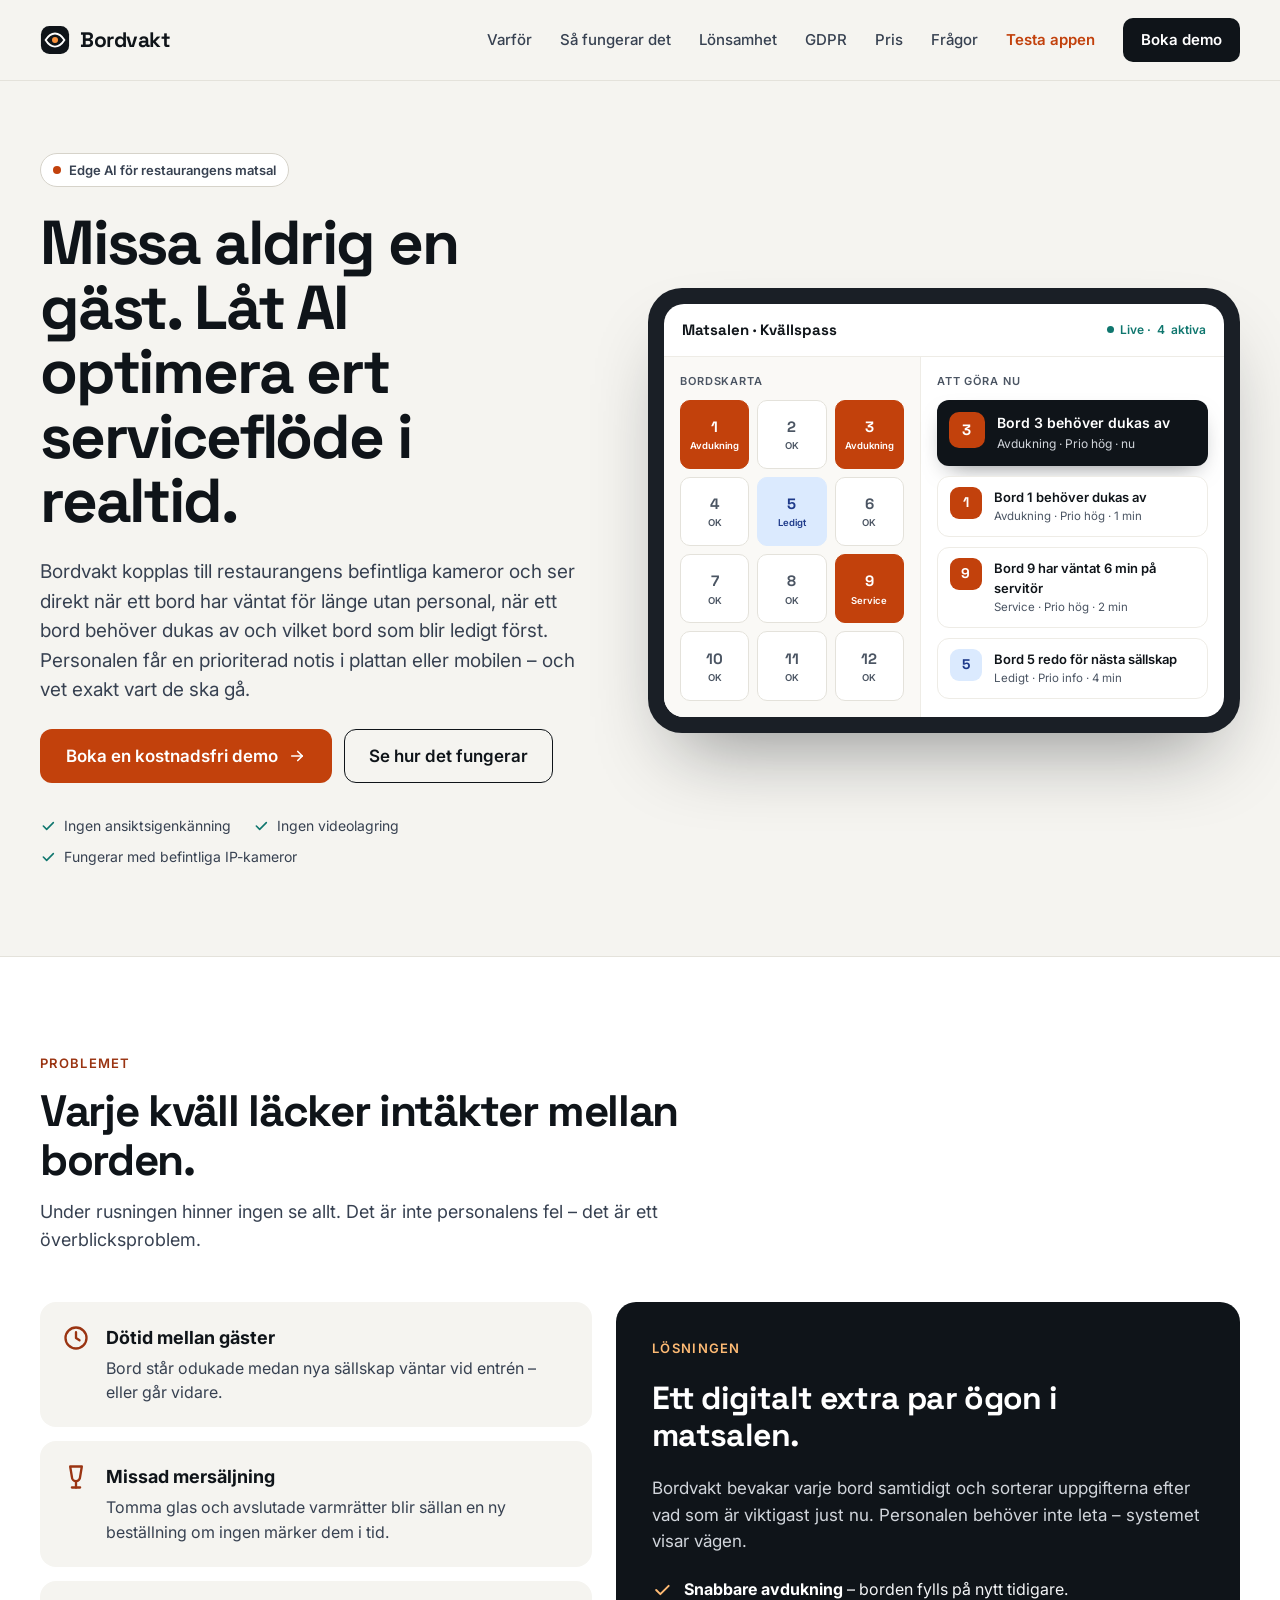
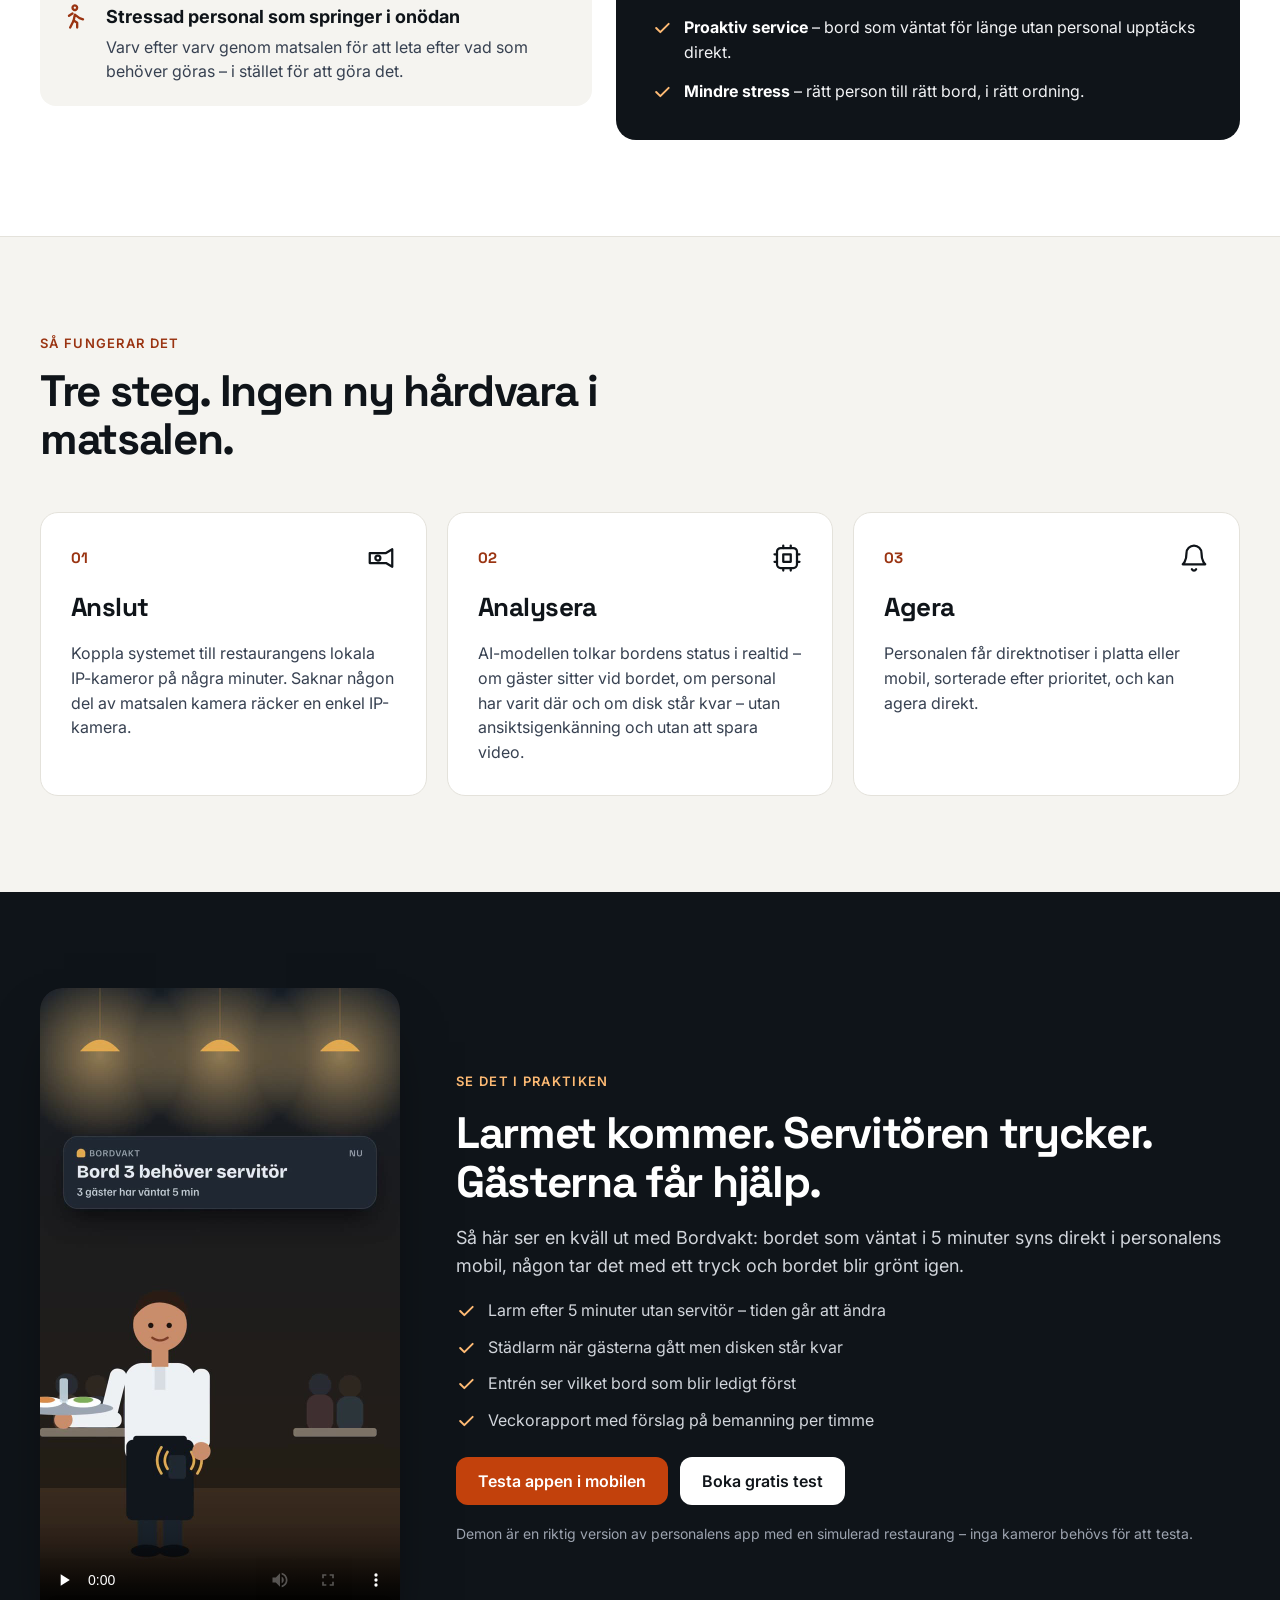
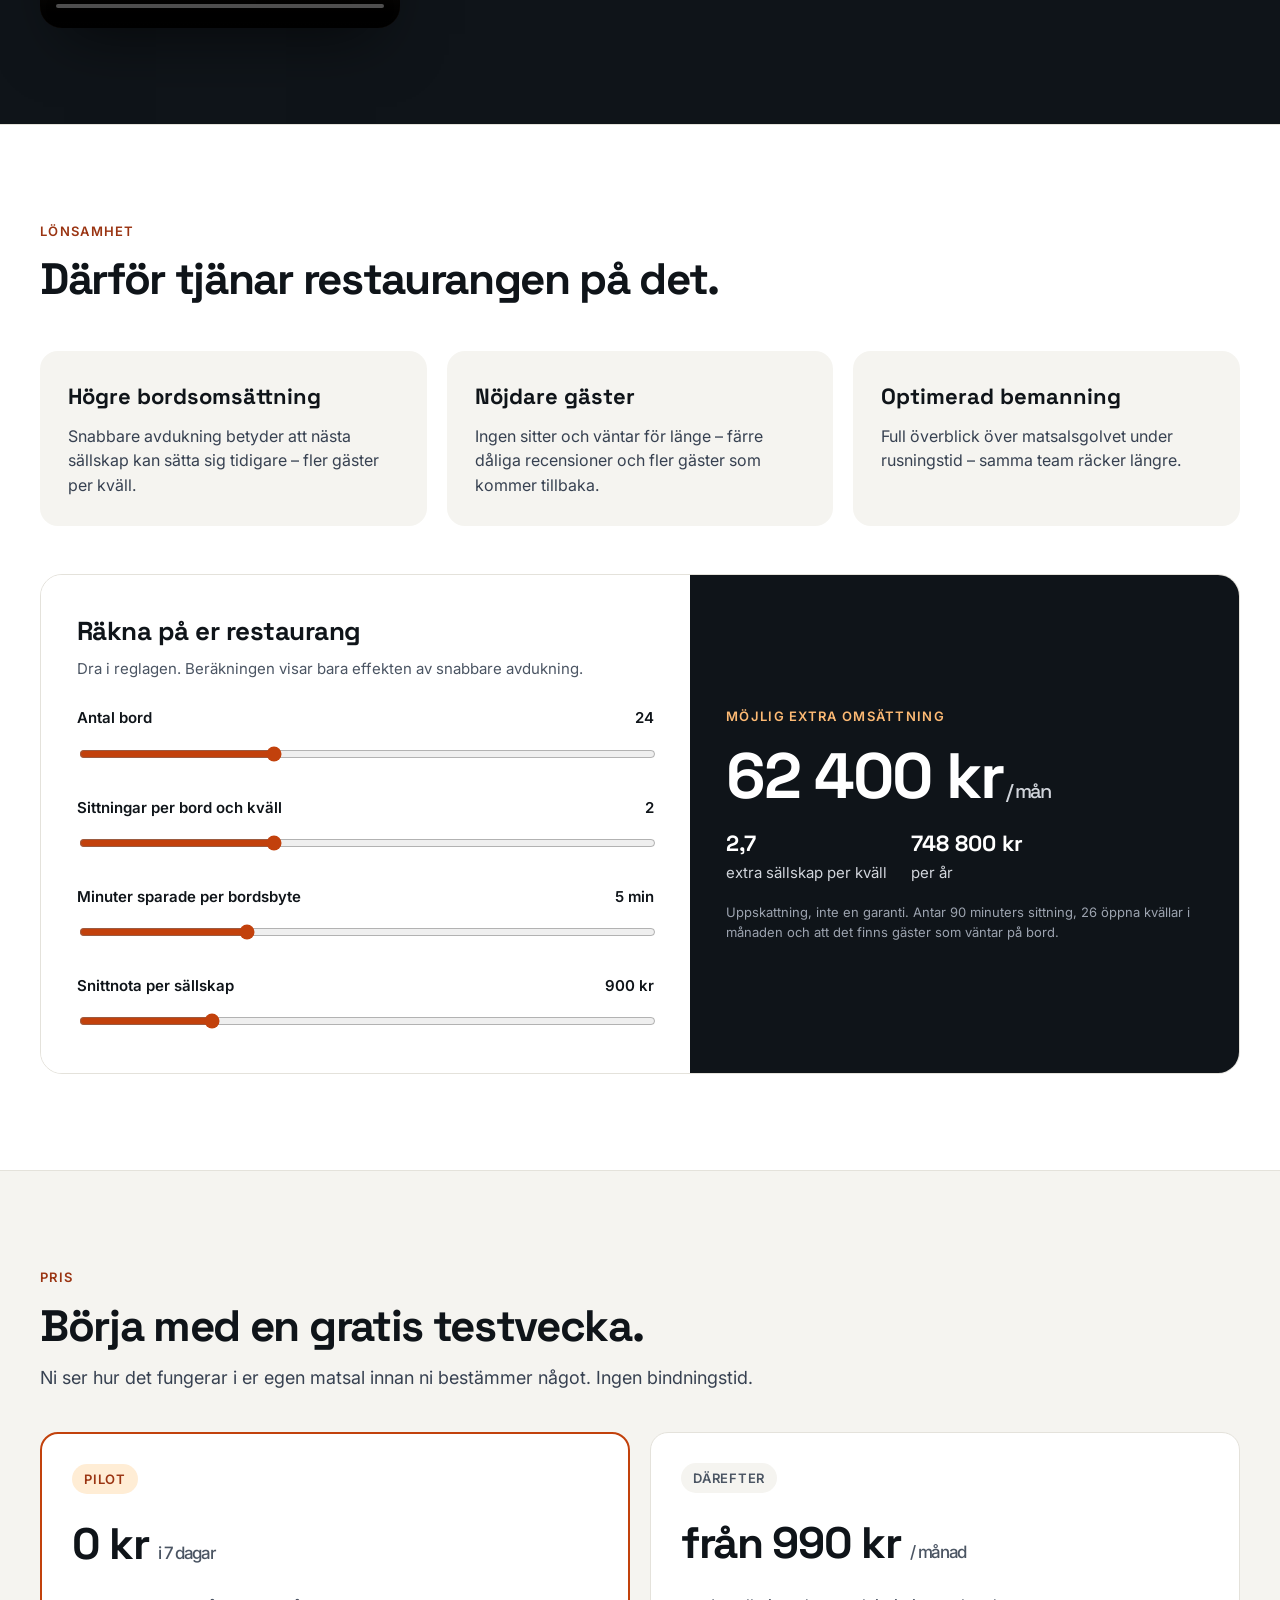
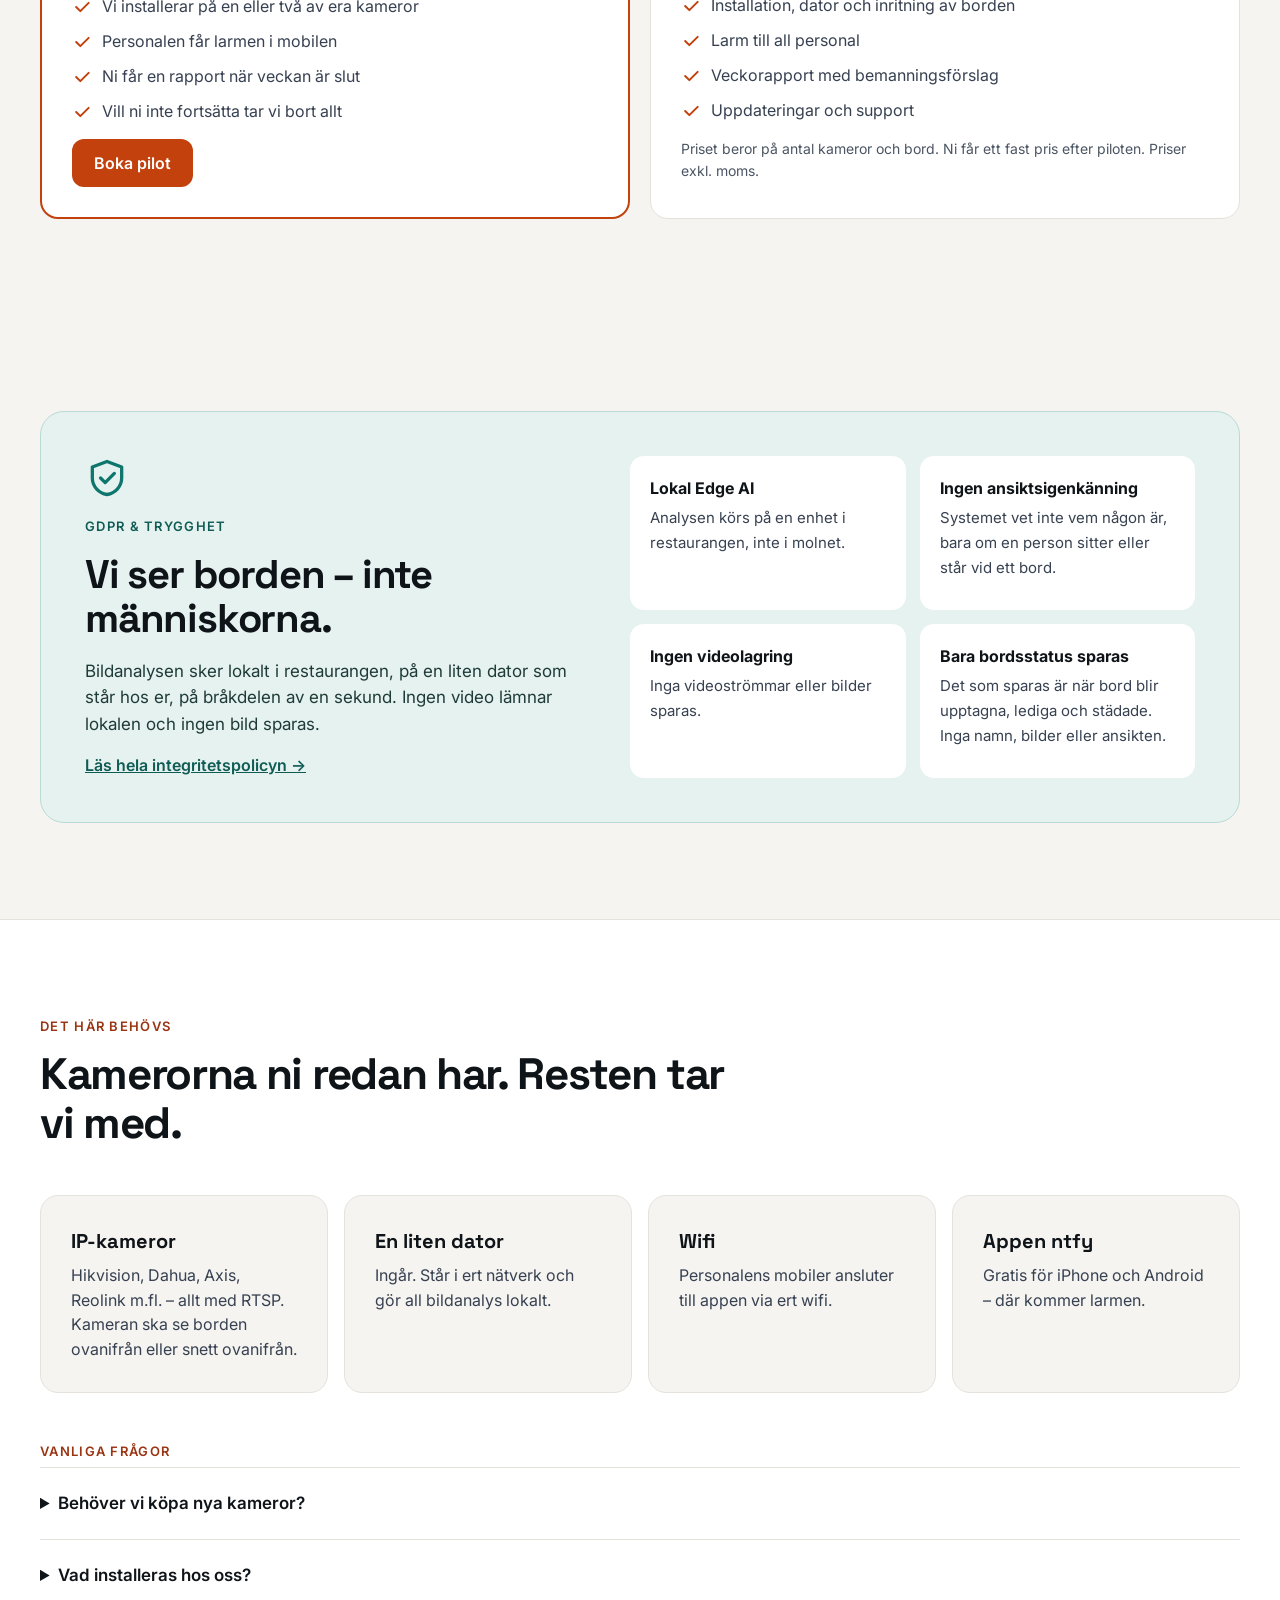
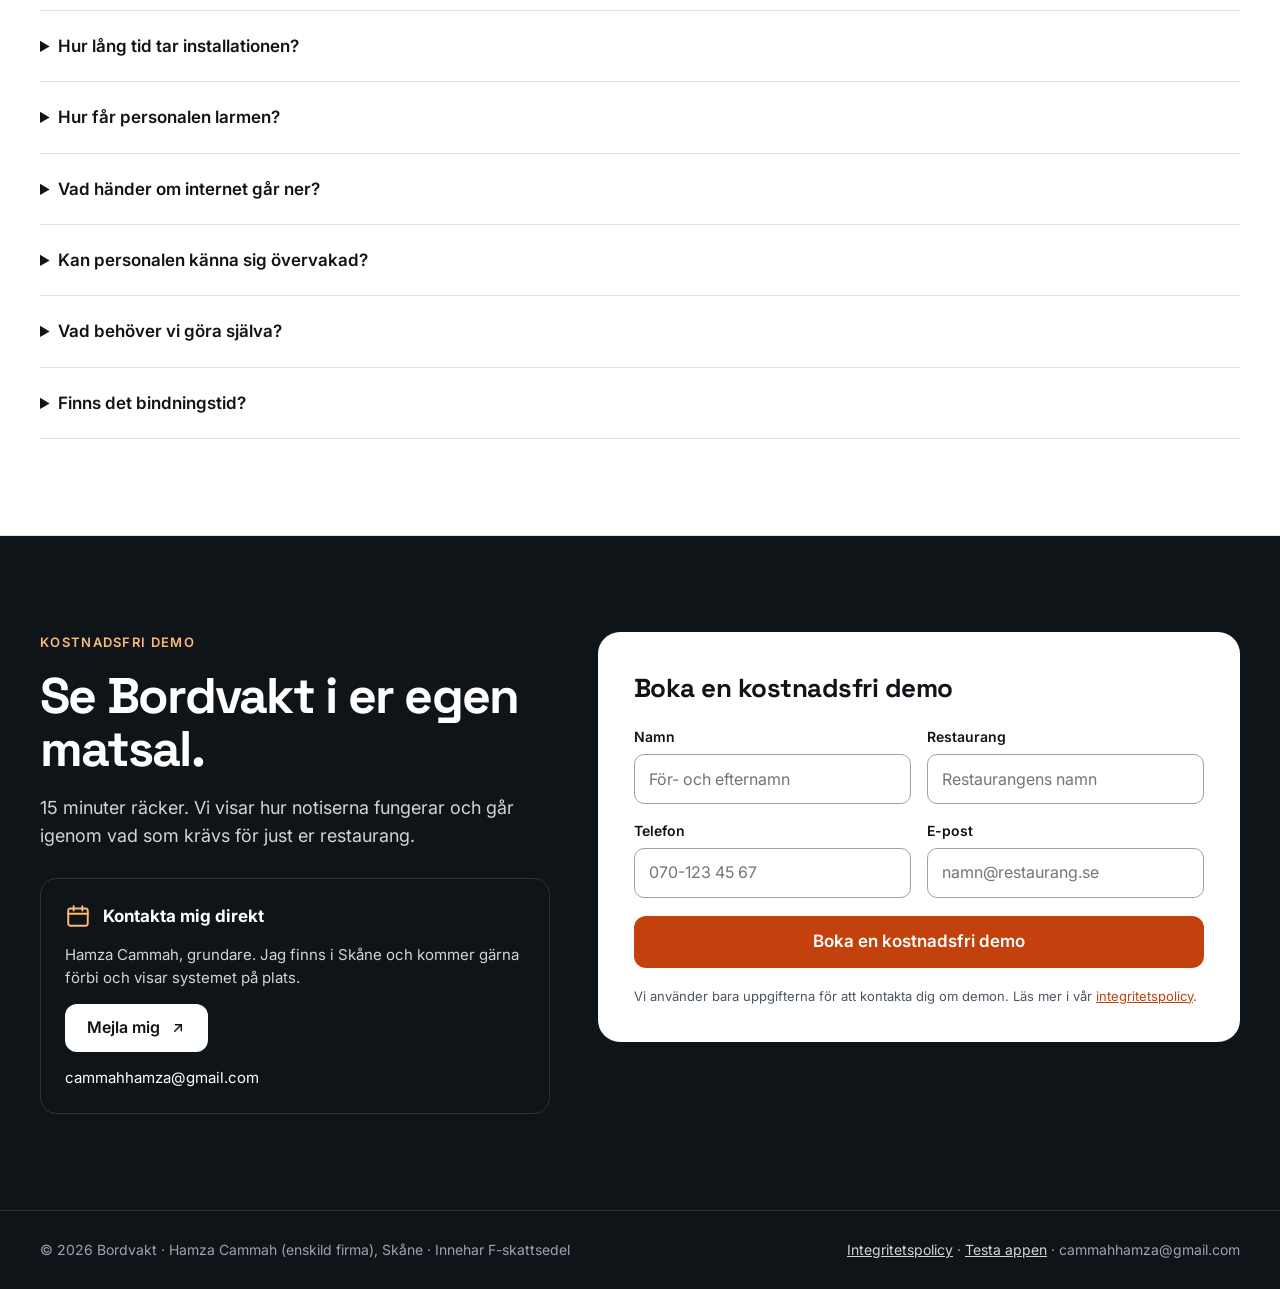
==== commit af651ed8: "Add files via upload" ====
--- a/index.html
+++ b/index.html
@@ -4,6 +4,8 @@
 <meta charset="utf-8">
 <meta name="viewport" content="width=device-width, initial-scale=1">
 <title>Bordvakt – AI-driven servicestöd för restauranger</title>
+<meta property="og:title" content="Bordvakt – larm när ett bord väntar på personal">
+<meta property="og:image" content="media/bordvakt-reklam.jpg">
 <meta name="description" content="Bordvakt analyserar bordens status i realtid och skickar prioriterade notiser till personalen. Ingen ansiktsigenkänning, ingen videolagring.">
 
 <link rel="preconnect" href="https://fonts.googleapis.com">
@@ -27,6 +29,9 @@
 <a href="#sa-fungerar" style="color: #374151; text-decoration: none">Så fungerar det</a>
 <a href="#roi" style="color: #374151; text-decoration: none">Lönsamhet</a>
 <a href="#gdpr" style="color: #374151; text-decoration: none">GDPR</a>
+<a href="#pris" style="color: #374151; text-decoration: none">Pris</a>
+<a href="#fragor" style="color: #374151; text-decoration: none">Frågor</a>
+<a href="demo.html" style="color: #C2410C; text-decoration: none; font-weight: 600">Testa appen</a>
 <a href="#kontakt" style="display: inline-flex; align-items: center; min-height: 44px; padding: 0 18px; border-radius: 10px; background: #0F1419; color: #FFFFFF; text-decoration: none; font-weight: 600">Boka demo</a>
 </nav>
 </div>
@@ -153,6 +158,31 @@
 </div>
 </section>
 
+<!-- SE DET I PRAKTIKEN -->
+<section id="video" style="background: #0F1419; color: #F3F4F6">
+<div style="max-width: 1200px; margin: 0 auto; padding: 96px 24px; display: flex; flex-wrap: wrap; align-items: center; gap: 56px">
+<div style="flex: 0 1 360px; margin: 0 auto">
+<video src="media/bordvakt-reklam.mp4" poster="media/bordvakt-reklam.jpg" controls playsinline preload="none" style="display: block; width: 100%; aspect-ratio: 9/16; border-radius: 22px; background: #000; box-shadow: 0 30px 60px -24px rgba(0,0,0,.6)">Din webbläsare kan inte visa videon.</video>
+</div>
+<div style="flex: 1 1 420px; display: flex; flex-direction: column; gap: 18px">
+<div style="font-size: 13px; font-weight: 600; letter-spacing: .1em; text-transform: uppercase; color: #9A3412; color: #FDBA74">Se det i praktiken</div>
+<h2 style="margin: 0; font-family: 'Space Grotesk', sans-serif; font-size: clamp(30px, 3.6vw, 44px); line-height: 1.1; letter-spacing: -0.03em; color: #FFFFFF">Larmet kommer. Servitören trycker. Gästerna får hjälp.</h2>
+<p style="margin: 0; font-size: 18px; color: #D1D5DB">Så här ser en kväll ut med Bordvakt: bordet som väntat i 5 minuter syns direkt i personalens mobil, någon tar det med ett tryck och bordet blir grönt igen.</p>
+<ul style="list-style: none; margin: 0; padding: 0; display: flex; flex-direction: column; gap: 12px; color: #D1D5DB">
+<li style="display: flex; gap: 12px"><svg width="20" height="20" viewBox="0 0 24 24" fill="none" stroke="#FDBA74" stroke-width="2.4" stroke-linecap="round" stroke-linejoin="round" aria-hidden="true" style="flex: none; margin-top: 3px"><path d="M5 12l5 5L20 7"></path></svg><span>Larm efter 5 minuter utan servitör – tiden går att ändra</span></li>
+<li style="display: flex; gap: 12px"><svg width="20" height="20" viewBox="0 0 24 24" fill="none" stroke="#FDBA74" stroke-width="2.4" stroke-linecap="round" stroke-linejoin="round" aria-hidden="true" style="flex: none; margin-top: 3px"><path d="M5 12l5 5L20 7"></path></svg><span>Städlarm när gästerna gått men disken står kvar</span></li>
+<li style="display: flex; gap: 12px"><svg width="20" height="20" viewBox="0 0 24 24" fill="none" stroke="#FDBA74" stroke-width="2.4" stroke-linecap="round" stroke-linejoin="round" aria-hidden="true" style="flex: none; margin-top: 3px"><path d="M5 12l5 5L20 7"></path></svg><span>Entrén ser vilket bord som blir ledigt först</span></li>
+<li style="display: flex; gap: 12px"><svg width="20" height="20" viewBox="0 0 24 24" fill="none" stroke="#FDBA74" stroke-width="2.4" stroke-linecap="round" stroke-linejoin="round" aria-hidden="true" style="flex: none; margin-top: 3px"><path d="M5 12l5 5L20 7"></path></svg><span>Veckorapport med förslag på bemanning per timme</span></li>
+</ul>
+<div style="display: flex; flex-wrap: wrap; gap: 12px; margin-top: 6px">
+<a href="demo.html" style="display: inline-flex; align-items: center; justify-content: center; min-height: 48px; padding: 0 22px; border-radius: 12px; background: #C2410C; color: #FFFFFF; text-decoration: none; font-weight: 600">Testa appen i mobilen</a>
+<a href="#kontakt" style="display: inline-flex; align-items: center; justify-content: center; min-height: 48px; padding: 0 22px; border-radius: 12px; background: #0F1419; color: #FFFFFF; text-decoration: none; font-weight: 600; background: #FFFFFF; color: #0F1419">Boka gratis test</a>
+</div>
+<p style="margin: 0; font-size: 14px; color: #9CA3AF">Demon är en riktig version av personalens app med en simulerad restaurang – inga kameror behövs för att testa.</p>
+</div>
+</div>
+</section>
+
 <!-- ROI -->
 <section id="roi" style="background: #FFFFFF; border-top: 1px solid #E4E2DB; border-bottom: 1px solid #E4E2DB">
 <div style="max-width: 1200px; margin: 0 auto; padding: 96px 24px; display: flex; flex-direction: column; gap: 48px">
@@ -212,6 +242,39 @@
 </div>
 </section>
 
+<!-- PRIS -->
+<section id="pris" style="max-width: 1200px; margin: 0 auto; padding: 96px 24px; display: flex; flex-direction: column; gap: 40px">
+<div style="max-width: 720px; display: flex; flex-direction: column; gap: 14px">
+<div style="font-size: 13px; font-weight: 600; letter-spacing: .1em; text-transform: uppercase; color: #9A3412">Pris</div>
+<h2 style="margin: 0; font-family: 'Space Grotesk', sans-serif; font-size: clamp(30px, 3.6vw, 44px); line-height: 1.1; letter-spacing: -0.03em">Börja med en gratis testvecka.</h2>
+<p style="margin: 0; font-size: 18px; color: #374151">Ni ser hur det fungerar i er egen matsal innan ni bestämmer något. Ingen bindningstid.</p>
+</div>
+<div style="display: grid; grid-template-columns: repeat(auto-fit, minmax(300px, 1fr)); gap: 20px">
+<div style="padding: 30px; border-radius: 18px; background: #FFFFFF; border: 1px solid #E4E2DB; border: 2px solid #C2410C; display: flex; flex-direction: column; gap: 16px">
+<span style="align-self: flex-start; padding: 5px 12px; border-radius: 99px; background: #FFEDD5; color: #9A3412; font-size: 13px; font-weight: 600; letter-spacing: .06em; text-transform: uppercase">Pilot</span>
+<div style="font-family: 'Space Grotesk', sans-serif; font-weight: 700; font-size: 44px; letter-spacing: -0.03em">0 kr <span style="font-family: Inter, sans-serif; font-size: 17px; font-weight: 500; color: #4B5563">i 7 dagar</span></div>
+<ul style="list-style: none; margin: 0; padding: 0; display: flex; flex-direction: column; gap: 10px; color: #374151">
+<li style="display: flex; gap: 10px"><svg width="20" height="20" viewBox="0 0 24 24" fill="none" stroke="#C2410C" stroke-width="2.4" stroke-linecap="round" stroke-linejoin="round" aria-hidden="true" style="flex: none; margin-top: 3px"><path d="M5 12l5 5L20 7"></path></svg><span>Vi installerar på en eller två av era kameror</span></li>
+<li style="display: flex; gap: 10px"><svg width="20" height="20" viewBox="0 0 24 24" fill="none" stroke="#C2410C" stroke-width="2.4" stroke-linecap="round" stroke-linejoin="round" aria-hidden="true" style="flex: none; margin-top: 3px"><path d="M5 12l5 5L20 7"></path></svg><span>Personalen får larmen i mobilen</span></li>
+<li style="display: flex; gap: 10px"><svg width="20" height="20" viewBox="0 0 24 24" fill="none" stroke="#C2410C" stroke-width="2.4" stroke-linecap="round" stroke-linejoin="round" aria-hidden="true" style="flex: none; margin-top: 3px"><path d="M5 12l5 5L20 7"></path></svg><span>Ni får en rapport när veckan är slut</span></li>
+<li style="display: flex; gap: 10px"><svg width="20" height="20" viewBox="0 0 24 24" fill="none" stroke="#C2410C" stroke-width="2.4" stroke-linecap="round" stroke-linejoin="round" aria-hidden="true" style="flex: none; margin-top: 3px"><path d="M5 12l5 5L20 7"></path></svg><span>Vill ni inte fortsätta tar vi bort allt</span></li>
+</ul>
+<a href="#kontakt" style="display: inline-flex; align-items: center; justify-content: center; min-height: 48px; padding: 0 22px; border-radius: 12px; background: #C2410C; color: #FFFFFF; text-decoration: none; font-weight: 600; align-self: flex-start">Boka pilot</a>
+</div>
+<div style="padding: 30px; border-radius: 18px; background: #FFFFFF; border: 1px solid #E4E2DB; display: flex; flex-direction: column; gap: 16px">
+<span style="align-self: flex-start; padding: 5px 12px; border-radius: 99px; background: #F5F4F0; color: #4B5563; font-size: 13px; font-weight: 600; letter-spacing: .06em; text-transform: uppercase">Därefter</span>
+<div style="font-family: 'Space Grotesk', sans-serif; font-weight: 700; font-size: 44px; letter-spacing: -0.03em">från 990 kr <span style="font-family: Inter, sans-serif; font-size: 17px; font-weight: 500; color: #4B5563">/ månad</span></div>
+<ul style="list-style: none; margin: 0; padding: 0; display: flex; flex-direction: column; gap: 10px; color: #374151">
+<li style="display: flex; gap: 10px"><svg width="20" height="20" viewBox="0 0 24 24" fill="none" stroke="#C2410C" stroke-width="2.4" stroke-linecap="round" stroke-linejoin="round" aria-hidden="true" style="flex: none; margin-top: 3px"><path d="M5 12l5 5L20 7"></path></svg><span>Installation, dator och inritning av borden</span></li>
+<li style="display: flex; gap: 10px"><svg width="20" height="20" viewBox="0 0 24 24" fill="none" stroke="#C2410C" stroke-width="2.4" stroke-linecap="round" stroke-linejoin="round" aria-hidden="true" style="flex: none; margin-top: 3px"><path d="M5 12l5 5L20 7"></path></svg><span>Larm till all personal</span></li>
+<li style="display: flex; gap: 10px"><svg width="20" height="20" viewBox="0 0 24 24" fill="none" stroke="#C2410C" stroke-width="2.4" stroke-linecap="round" stroke-linejoin="round" aria-hidden="true" style="flex: none; margin-top: 3px"><path d="M5 12l5 5L20 7"></path></svg><span>Veckorapport med bemanningsförslag</span></li>
+<li style="display: flex; gap: 10px"><svg width="20" height="20" viewBox="0 0 24 24" fill="none" stroke="#C2410C" stroke-width="2.4" stroke-linecap="round" stroke-linejoin="round" aria-hidden="true" style="flex: none; margin-top: 3px"><path d="M5 12l5 5L20 7"></path></svg><span>Uppdateringar och support</span></li>
+</ul>
+<p style="margin: 0; font-size: 14px; color: #4B5563">Priset beror på antal kameror och bord. Ni får ett fast pris efter piloten. Priser exkl. moms.</p>
+</div>
+</div>
+</section>
+
 <!-- GDPR -->
 <section id="gdpr" style="max-width: 1200px; margin: 0 auto; padding: 96px 24px">
 <div style="display: flex; flex-wrap: wrap; gap: 40px; padding: 44px; border-radius: 24px; background: #E6F2F0; border: 1px solid #B9DAD4">
@@ -219,7 +282,8 @@
 <svg width="44" height="44" viewBox="0 0 24 24" fill="none" stroke="#0F766E" stroke-width="1.8" stroke-linecap="round" stroke-linejoin="round" aria-hidden="true"><path d="M12 3l8 3v6c0 4.5-3.4 8.3-8 9-4.6-.7-8-4.5-8-9V6z"></path><path d="M8.5 12l2.5 2.5L16 9.5"></path></svg>
 <div style="font-size: 13px; font-weight: 600; letter-spacing: .1em; text-transform: uppercase; color: #0F5C55">GDPR &amp; trygghet</div>
 <h2 style="margin: 0; font-family: 'Space Grotesk', sans-serif; font-size: clamp(28px, 3.2vw, 40px); line-height: 1.12; letter-spacing: -0.03em">Vi ser borden – inte människorna.</h2>
-<p style="margin: 0; font-size: 17px; color: #1F3B38">Bildanalysen sker lokalt i restaurangen (Edge AI) på bråkdelen av en sekund. Ingen video lämnar lokalen och ingenting sparas.</p>
+<p style="margin: 0; font-size: 17px; color: #1F3B38">Bildanalysen sker lokalt i restaurangen, på en liten dator som står hos er, på bråkdelen av en sekund. Ingen video lämnar lokalen och ingen bild sparas.</p>
+<a href="integritet.html" style="color: #0F5C55; font-weight: 600">Läs hela integritetspolicyn →</a>
 </div>
 <ul style="flex: 1 1 420px; list-style: none; margin: 0; padding: 0; display: grid; grid-template-columns: repeat(auto-fit, minmax(220px, 1fr)); gap: 14px">
 <li style="padding: 20px; border-radius: 14px; background: #FFFFFF"><strong style="display: block; margin-bottom: 4px">Lokal Edge AI</strong><span style="color: #374151; font-size: 15px">Analysen körs på en enhet i restaurangen, inte i molnet.</span></li>
@@ -227,6 +291,35 @@
 <li style="padding: 20px; border-radius: 14px; background: #FFFFFF"><strong style="display: block; margin-bottom: 4px">Ingen videolagring</strong><span style="color: #374151; font-size: 15px">Inga videoströmmar eller bilder sparas.</span></li>
 <li style="padding: 20px; border-radius: 14px; background: #FFFFFF"><strong style="display: block; margin-bottom: 4px">Bara bordsstatus sparas</strong><span style="color: #374151; font-size: 15px">Det som sparas är när bord blir upptagna, lediga och städade. Inga namn, bilder eller ansikten.</span></li>
 </ul>
+</div>
+</section>
+
+<!-- KRAV + FAQ -->
+<section id="fragor" style="background: #FFFFFF; border-top: 1px solid #E4E2DB; border-bottom: 1px solid #E4E2DB">
+<div style="max-width: 1200px; margin: 0 auto; padding: 96px 24px; display: flex; flex-direction: column; gap: 48px">
+<div style="max-width: 720px; display: flex; flex-direction: column; gap: 14px">
+<div style="font-size: 13px; font-weight: 600; letter-spacing: .1em; text-transform: uppercase; color: #9A3412">Det här behövs</div>
+<h2 style="margin: 0; font-family: 'Space Grotesk', sans-serif; font-size: clamp(30px, 3.6vw, 44px); line-height: 1.1; letter-spacing: -0.03em">Kamerorna ni redan har. Resten tar vi med.</h2>
+</div>
+<div style="display: grid; grid-template-columns: repeat(auto-fit, minmax(240px, 1fr)); gap: 16px">
+<div style="padding: 30px; border-radius: 18px; background: #FFFFFF; border: 1px solid #E4E2DB; background: #F5F4F0"><strong style="display: block; font-family: 'Space Grotesk', sans-serif; font-size: 20px; margin-bottom: 6px">IP-kameror</strong><span style="color: #374151">Hikvision, Dahua, Axis, Reolink m.fl. – allt med RTSP. Kameran ska se borden ovanifrån eller snett ovanifrån.</span></div>
+<div style="padding: 30px; border-radius: 18px; background: #FFFFFF; border: 1px solid #E4E2DB; background: #F5F4F0"><strong style="display: block; font-family: 'Space Grotesk', sans-serif; font-size: 20px; margin-bottom: 6px">En liten dator</strong><span style="color: #374151">Ingår. Står i ert nätverk och gör all bildanalys lokalt.</span></div>
+<div style="padding: 30px; border-radius: 18px; background: #FFFFFF; border: 1px solid #E4E2DB; background: #F5F4F0"><strong style="display: block; font-family: 'Space Grotesk', sans-serif; font-size: 20px; margin-bottom: 6px">Wifi</strong><span style="color: #374151">Personalens mobiler ansluter till appen via ert wifi.</span></div>
+<div style="padding: 30px; border-radius: 18px; background: #FFFFFF; border: 1px solid #E4E2DB; background: #F5F4F0"><strong style="display: block; font-family: 'Space Grotesk', sans-serif; font-size: 20px; margin-bottom: 6px">Appen ntfy</strong><span style="color: #374151">Gratis för iPhone och Android – där kommer larmen.</span></div>
+</div>
+<div style="display: flex; flex-direction: column; gap: 6px">
+<div style="font-size: 13px; font-weight: 600; letter-spacing: .1em; text-transform: uppercase; color: #9A3412">Vanliga frågor</div>
+<div style="border-top: 1px solid #E4E2DB">
+<details style="border-bottom: 1px solid #E4E2DB; padding: 4px 0"><summary style="cursor: pointer; padding: 18px 0; font-weight: 600; font-size: 17px">Behöver vi köpa nya kameror?</summary><p style="margin: 0 0 18px; color: #374151; max-width: 75ch">Oftast inte. De flesta IP-kameror från de senaste åren fungerar, till exempel Hikvision, Dahua, Axis, Reolink, Hanwha och Uniview – allt som kan skicka en RTSP-ström. Saknar någon del av matsalen täckning räcker en enkel IP-kamera för några hundralappar.</p></details>
+<details style="border-bottom: 1px solid #E4E2DB; padding: 4px 0"><summary style="cursor: pointer; padding: 18px 0; font-weight: 600; font-size: 17px">Vad installeras hos oss?</summary><p style="margin: 0 0 18px; color: #374151; max-width: 75ch">En liten dator (ungefär som en router) som kopplas till ert nätverk. Den läser kamerabilden, avgör vilka bord som behöver personal och skickar larmen. Vi tar med den och ansluter den.</p></details>
+<details style="border-bottom: 1px solid #E4E2DB; padding: 4px 0"><summary style="cursor: pointer; padding: 18px 0; font-weight: 600; font-size: 17px">Hur lång tid tar installationen?</summary><p style="margin: 0 0 18px; color: #374151; max-width: 75ch">Ungefär en till två timmar en eftermiddag innan servering. Vi kopplar in datorn, ritar in borden på kamerabilden och testar larmen tillsammans med personalen.</p></details>
+<details style="border-bottom: 1px solid #E4E2DB; padding: 4px 0"><summary style="cursor: pointer; padding: 18px 0; font-weight: 600; font-size: 17px">Hur får personalen larmen?</summary><p style="margin: 0 0 18px; color: #374151; max-width: 75ch">Som push-notis i den gratis appen ntfy (iPhone och Android) och i Bordvakts webbapp på mobil, surfplatta eller en skärm vid entrén. Personalen trycker ”Jag tar det” så försvinner larmet.</p></details>
+<details style="border-bottom: 1px solid #E4E2DB; padding: 4px 0"><summary style="cursor: pointer; padding: 18px 0; font-weight: 600; font-size: 17px">Vad händer om internet går ner?</summary><p style="margin: 0 0 18px; color: #374151; max-width: 75ch">Allt körs på datorn i restaurangen och fortsätter fungera i ert wifi. Bara push-notiserna till mobiler utanför nätet behöver internet.</p></details>
+<details style="border-bottom: 1px solid #E4E2DB; padding: 4px 0"><summary style="cursor: pointer; padding: 18px 0; font-weight: 600; font-size: 17px">Kan personalen känna sig övervakad?</summary><p style="margin: 0 0 18px; color: #374151; max-width: 75ch">Systemet följer bord, inte personer, och rapporterna visar aldrig vad enskilda anställda gör. Vi hjälper er med information till personalen och, om ni har kollektivavtal, underlag inför MBL-förhandling.</p></details>
+<details style="border-bottom: 1px solid #E4E2DB; padding: 4px 0"><summary style="cursor: pointer; padding: 18px 0; font-weight: 600; font-size: 17px">Vad behöver vi göra själva?</summary><p style="margin: 0 0 18px; color: #374151; max-width: 75ch">Ge oss tillgång till kamerorna och wifi under installationen, och låt personalen installera ntfy-appen. Vi hjälper er med skylt och information om kamerabevakningen.</p></details>
+<details style="border-bottom: 1px solid #E4E2DB; padding: 4px 0"><summary style="cursor: pointer; padding: 18px 0; font-weight: 600; font-size: 17px">Finns det bindningstid?</summary><p style="margin: 0 0 18px; color: #374151; max-width: 75ch">Nej. Piloten är gratis i 7 dagar och därefter betalar ni per månad. Vill ni sluta tar vi bort datorn och all data.</p></details>
+</div>
+</div>
 </div>
 </section>
 
@@ -269,7 +362,7 @@
 <div style="display: flex; flex-direction: column; gap: 6px"><label for="f-mail" style="font-size: 14px; font-weight: 600">E-post</label><input id="f-mail" name="epost" type="email" required autocomplete="email" placeholder="namn@restaurang.se" style="min-height: 48px; padding: 0 14px; border-radius: 10px; border: 1.5px solid #9CA3AF; font: inherit; font-size: 16px; background: #FFFFFF; color: #0F1419"></div>
 </div>
 <button type="submit" style="min-height: 52px; border: none; border-radius: 12px; background: #C2410C; color: #FFFFFF; font: inherit; font-size: 17px; font-weight: 600; cursor: pointer">Boka en kostnadsfri demo</button>
-<p style="margin: 0; font-size: 13px; color: #4B5563">Vi använder bara uppgifterna för att kontakta dig om demon.</p>
+<p style="margin: 0; font-size: 13px; color: #4B5563">Vi använder bara uppgifterna för att kontakta dig om demon. Läs mer i vår <a href="integritet.html">integritetspolicy</a>.</p>
 </form>
 </div>
 </div>
@@ -278,8 +371,8 @@
 
 <footer style="background: #0F1419; color: #9CA3AF; border-top: 1px solid #2B323C">
 <div style="max-width: 1200px; margin: 0 auto; padding: 28px 24px; display: flex; flex-wrap: wrap; justify-content: space-between; gap: 12px; font-size: 14px">
-<span>© 2026 Bordvakt · Hamza Cammah, Skåne</span>
-<span>cammahhamza@gmail.com</span>
+<span>© 2026 Bordvakt · Hamza Cammah (enskild firma), Skåne · Innehar F-skattsedel</span>
+<span><a href="integritet.html" style="color: #D1D5DB">Integritetspolicy</a> · <a href="demo.html" style="color: #D1D5DB">Testa appen</a> · cammahhamza@gmail.com</span>
 </div>
 </footer>
 </div>
